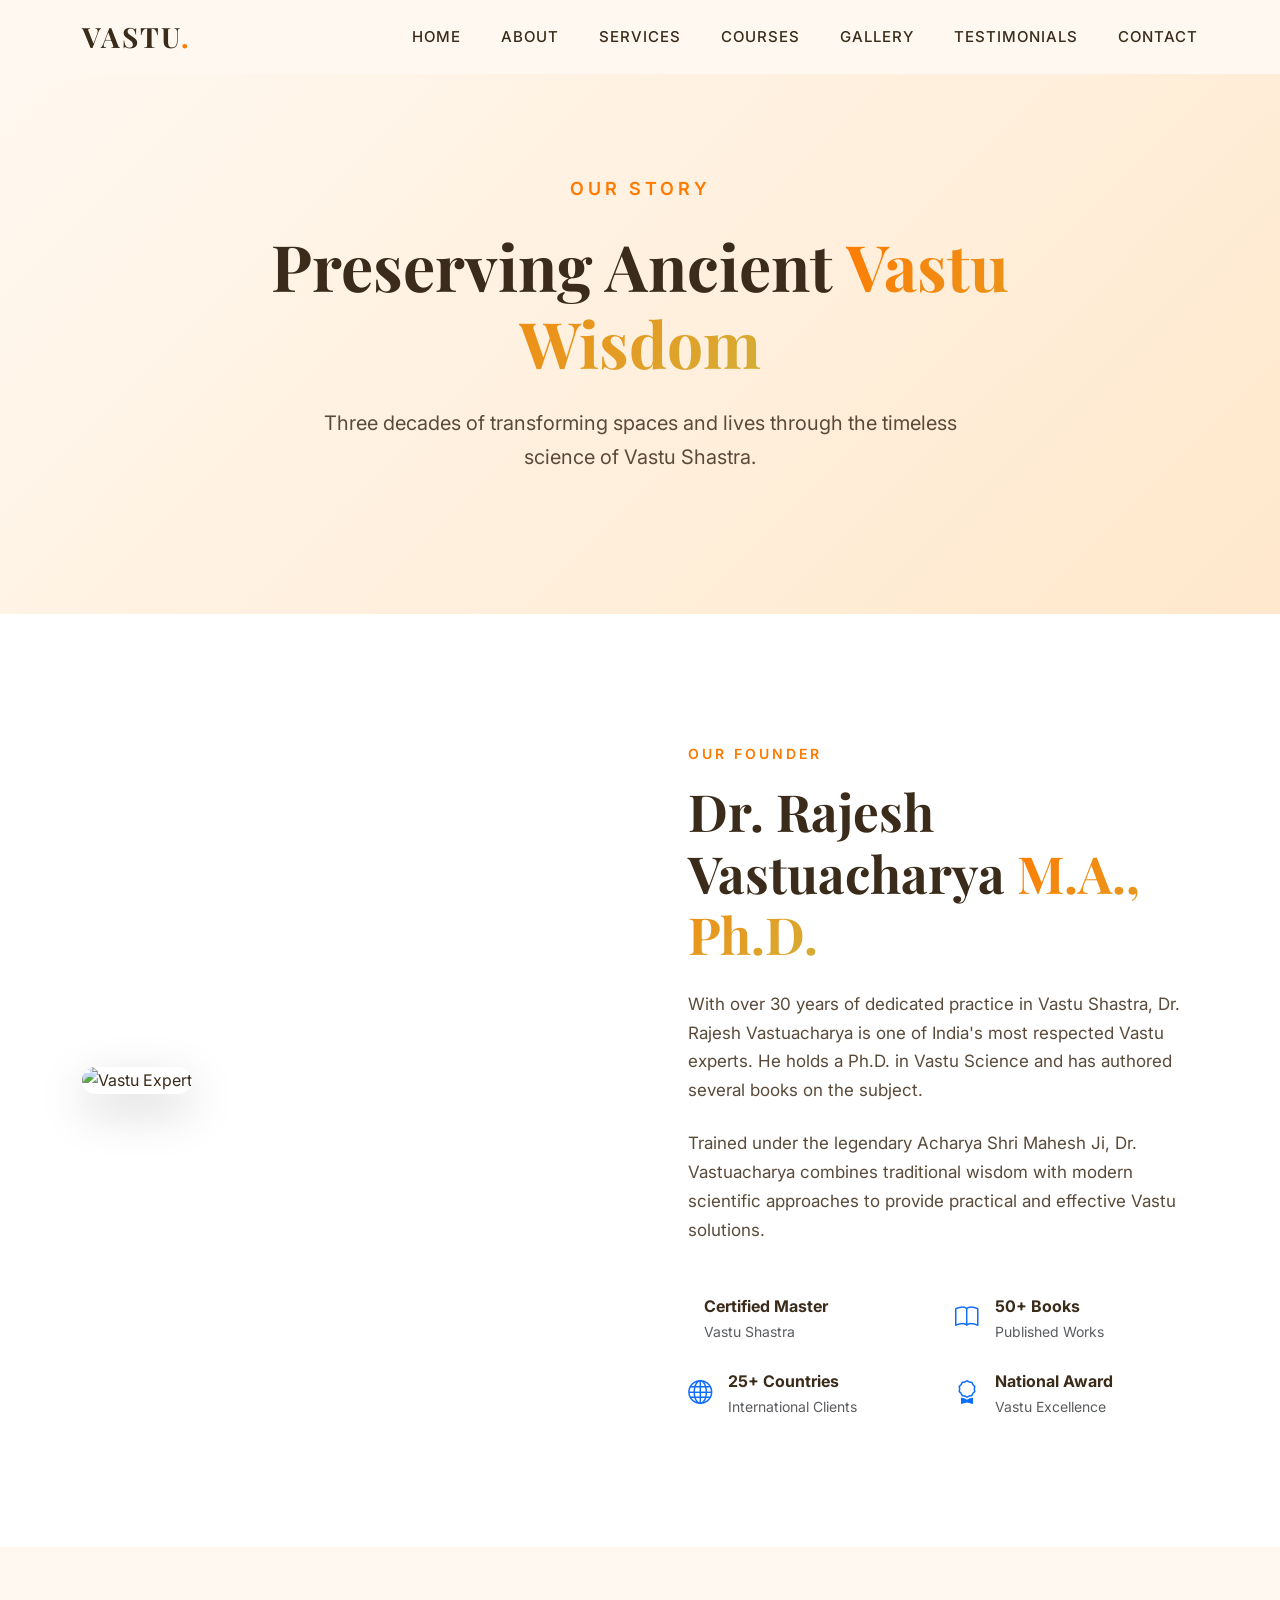
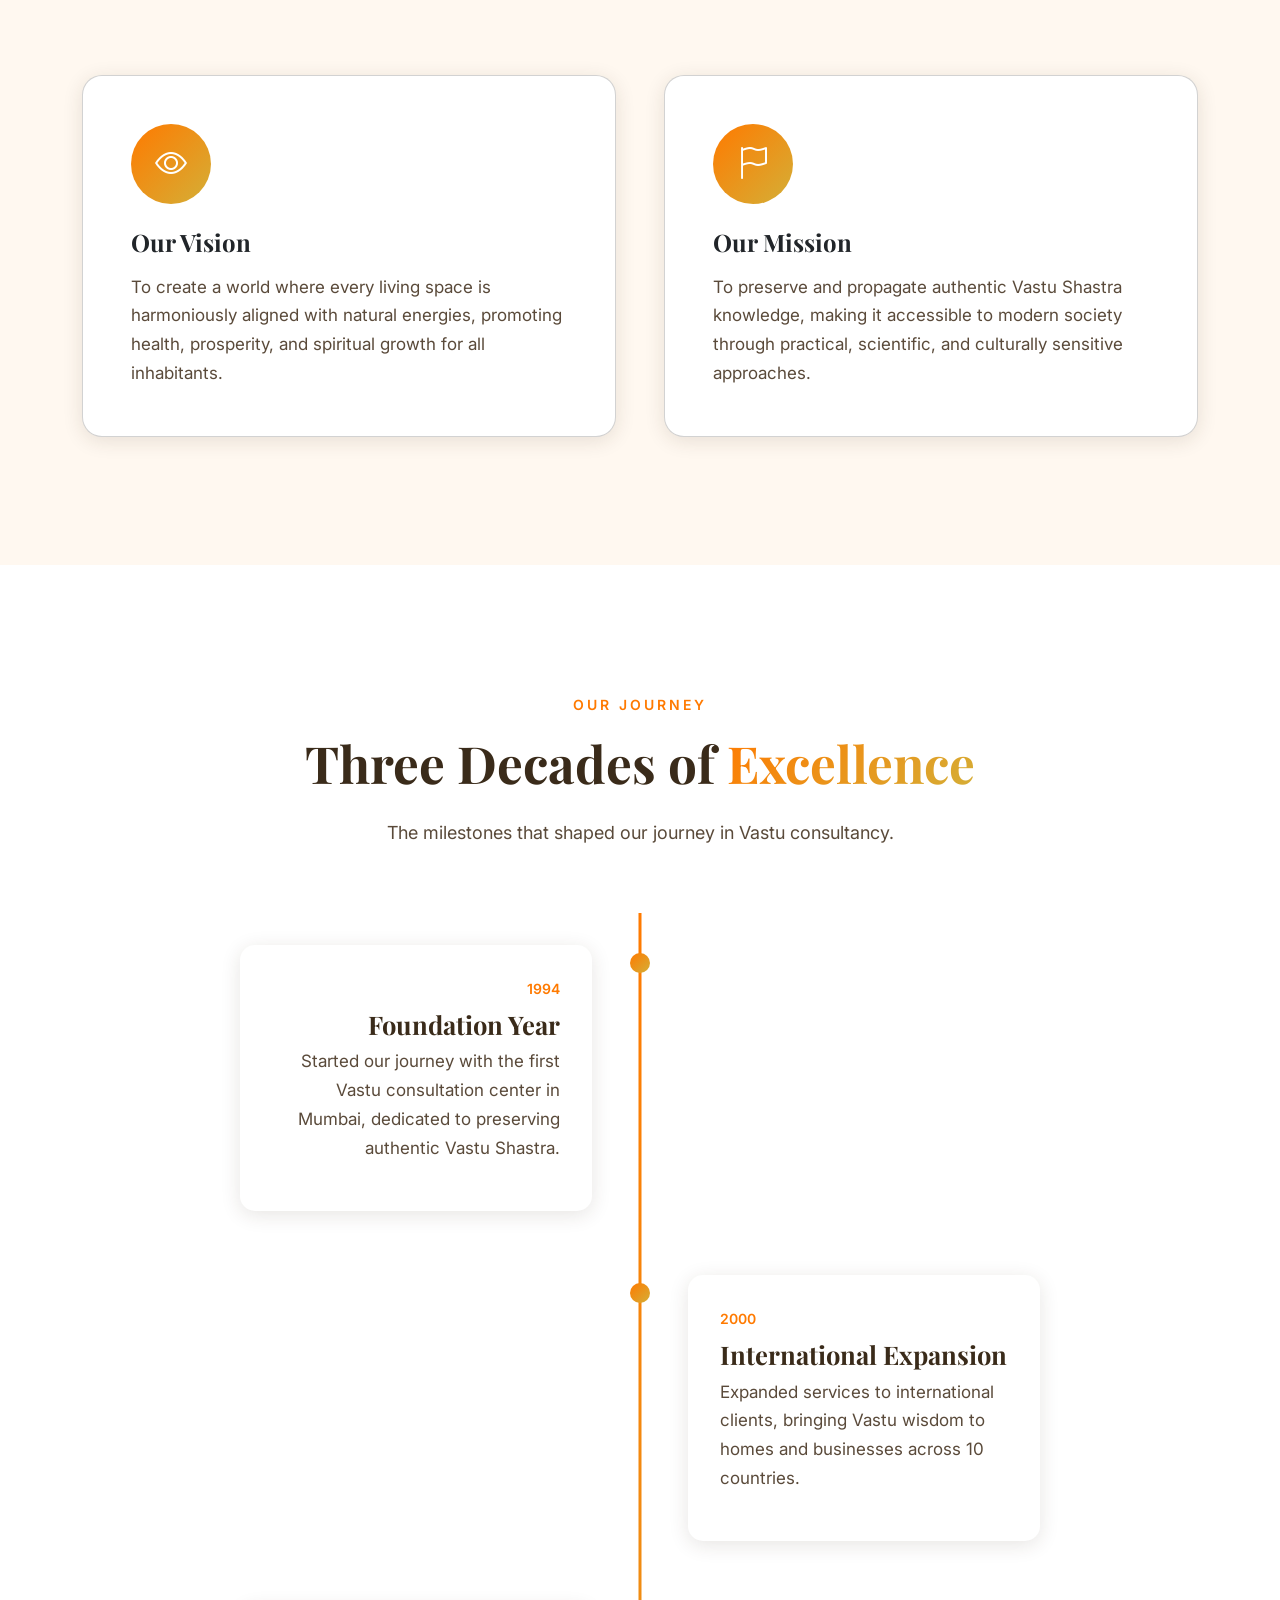
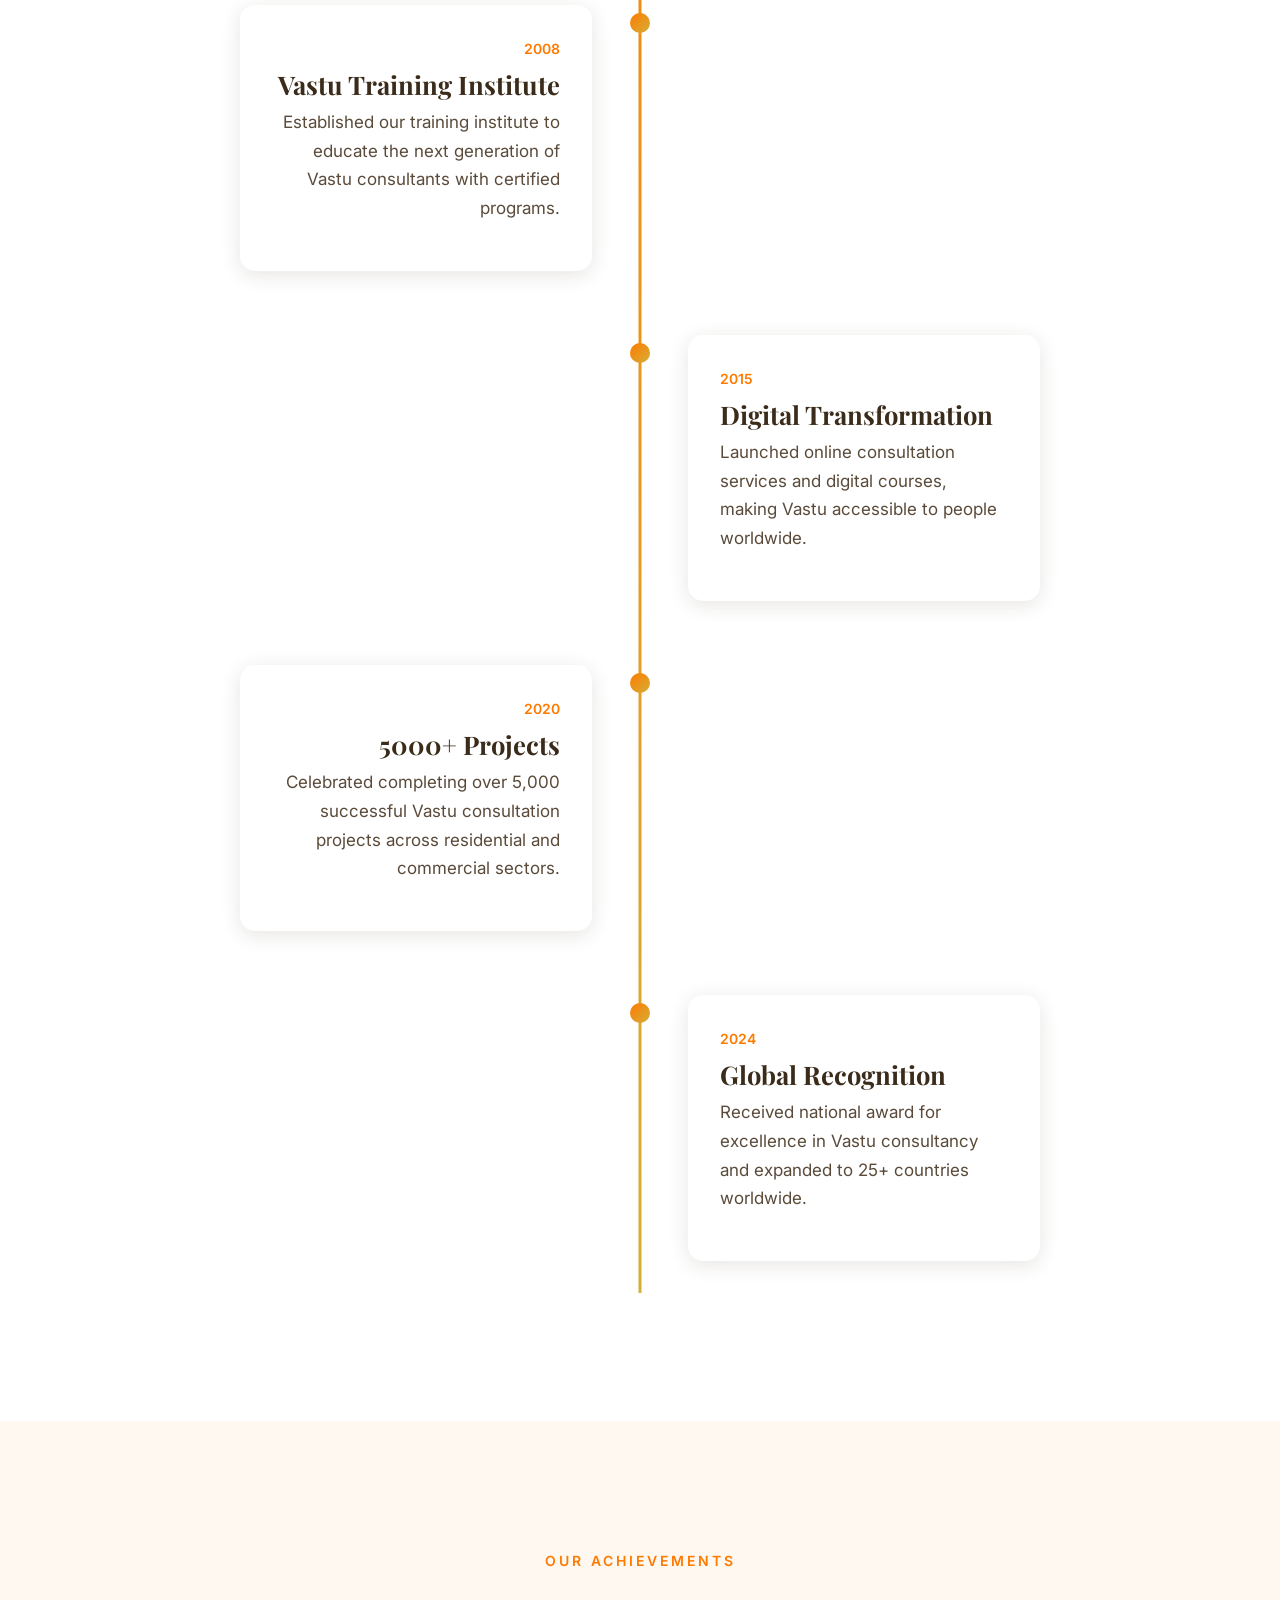
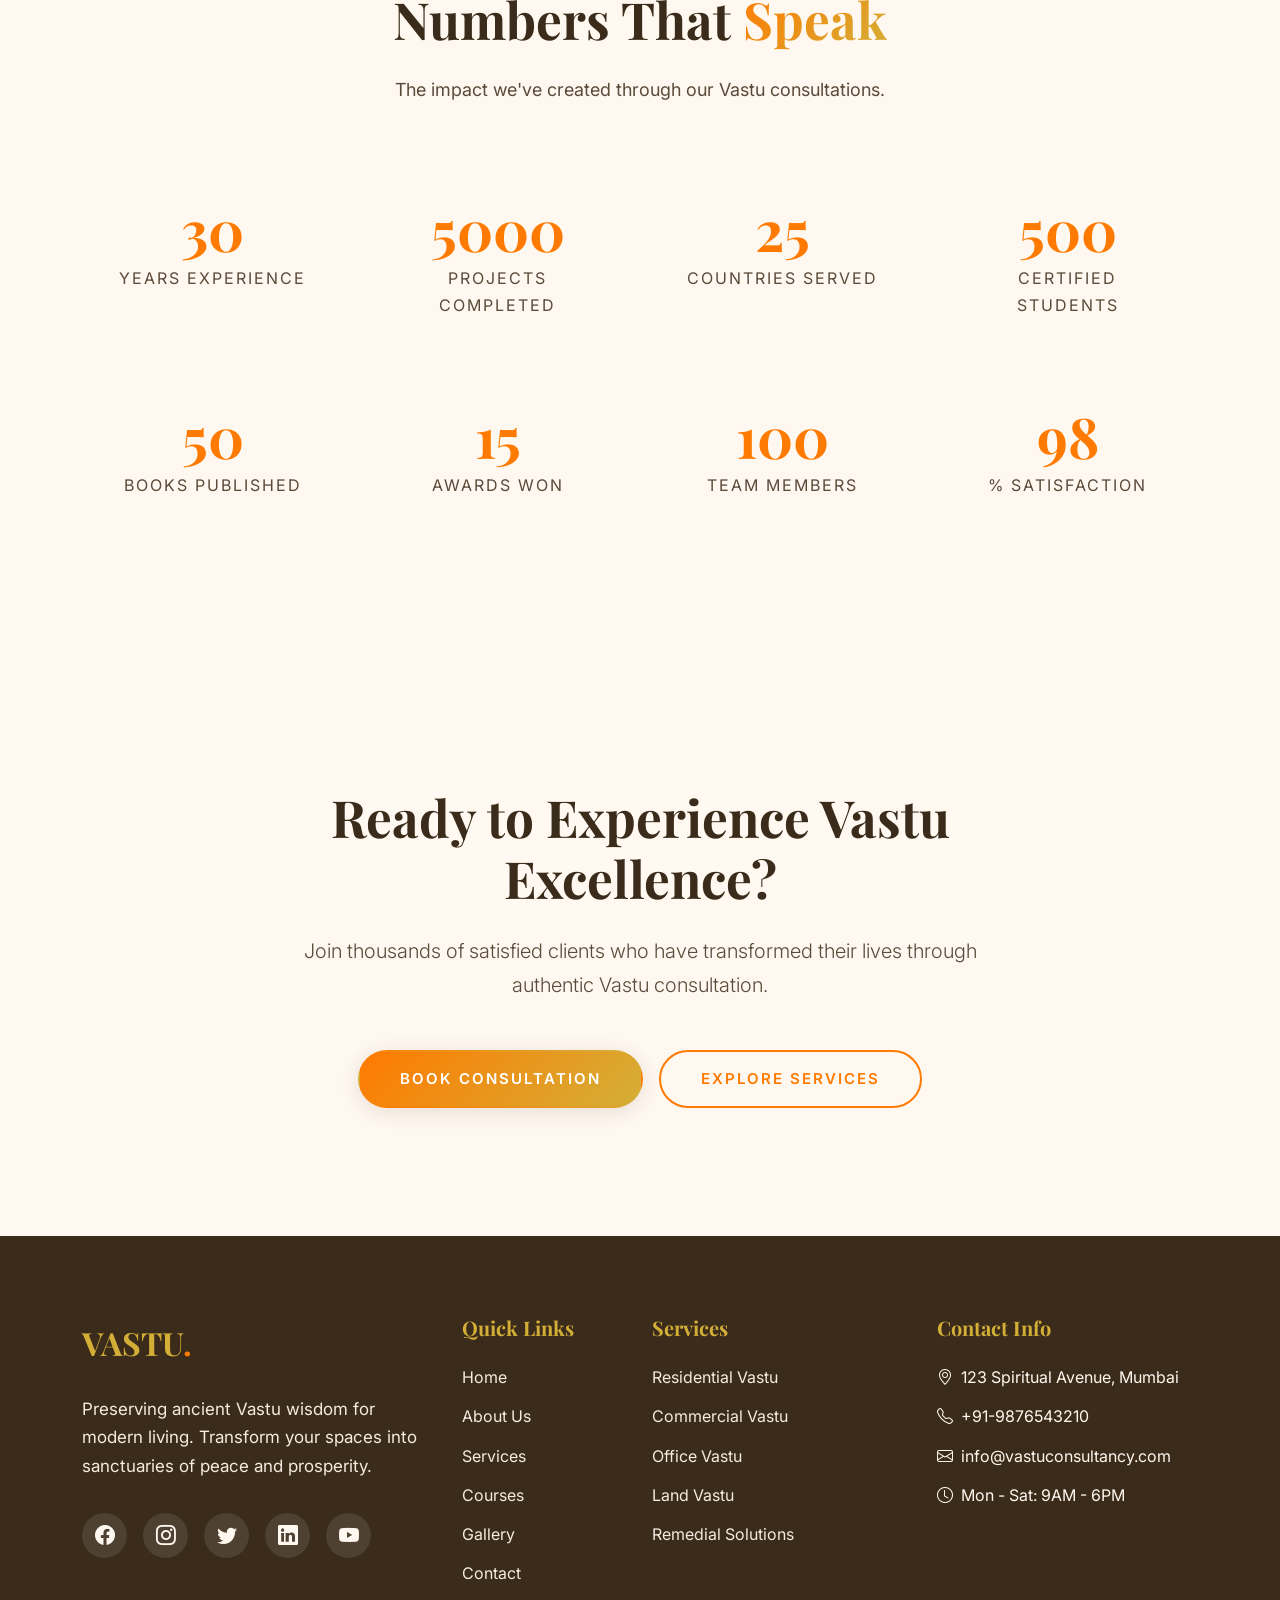
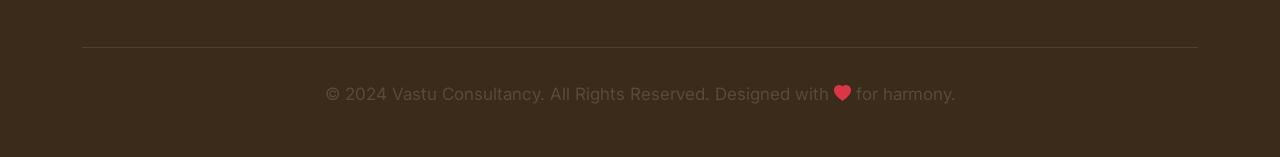
==== about.html @ 6eaaedae "first" ====
<!DOCTYPE html>
<html lang="en">
<head>
  <meta charset="UTF-8">
  <meta name="viewport" content="width=device-width, initial-scale=1.0">
  <meta name="description" content="Learn about our Vastu consultancy team, our mission, vision, and decades of experience in Vastu Shastra.">
  <meta name="keywords" content="Vastu Expert, Vastu Consultant, About Vastu, Vastu Team">
  
  <!-- Open Graph Tags -->
  <meta property="og:title" content="About Us - Vastu Consultancy">
  <meta property="og:description" content="Meet our team of certified Vastu experts with decades of experience.">
  <meta property="og:type" content="website">
  <meta property="og:url" content="https://vastuconsultancy.com/about">
  
  <!-- Fonts -->
  <link rel="preconnect" href="https://fonts.googleapis.com">
  <link rel="preconnect" href="https://fonts.gstatic.com" crossorigin>
  <link href="https://fonts.googleapis.com/css2?family=Playfair+Display:wght@400;500;600;700;800&family=Inter:wght@300;400;500;600;700&display=swap" rel="stylesheet">
  
  <!-- Bootstrap 5.3 -->
  <link href="https://cdn.jsdelivr.net/npm/bootstrap@5.3.2/dist/css/bootstrap.min.css" rel="stylesheet">
  
  <!-- Bootstrap Icons -->
  <link rel="stylesheet" href="https://cdn.jsdelivr.net/npm/bootstrap-icons@1.11.1/font/bootstrap-icons.css">
  
  <!-- Custom CSS -->
  <link rel="stylesheet" href="css/style.css">
  
  <title>About Us - Vastu Consultancy</title>
</head>
<body>
  <!-- Page Loader -->
  <div class="page-loader">
    <div class="loader-mandala"></div>
    <div class="loader-text">VASTU</div>
  </div>

  <!-- Navigation -->
   <nav class="navbar">
  <div class="container">
    
    <a class="navbar-brand" href="index.html">
      VASTU<span>.</span>
    </a>

    <!-- Hamburger Button -->
    <div class="hamburger" id="hamburger">
      ☰
    </div>

    <ul class="navbar-nav" id="navMenu">
      <li><a class="nav-link " href="index.html">Home</a></li>
      <li><a class="nav-link active" href="about.html">About</a></li>
      <li><a class="nav-link" href="services.html">Services</a></li>
      <li><a class="nav-link" href="courses.html">Courses</a></li>
      <li><a class="nav-link" href="gallery.html">Gallery</a></li>
      <li><a class="nav-link" href="testimonials.html">Testimonials</a></li>
      <li><a class="nav-link" href="contact.html">Contact</a></li>
    </ul>

  </div>
</nav>

  <!-- Hero Section -->
  <section class="hero" style="min-height: 60vh;">
    <div class="hero-bg" style="background-image: url('assets/images/about/about-hero.jpg');"></div>
    <div class="hero-content">
      <p class="hero-subtitle">Our Story</p>
      <h1 class="hero-title">Preserving Ancient <span class="gradient-text">Vastu Wisdom</span></h1>
      <p class="hero-description">Three decades of transforming spaces and lives through the timeless science of Vastu Shastra.</p>
    </div>
  </section>

  <!-- About Expert Section -->
  <section class="section bg-white">
    <div class="container">
      <div class="row align-items-center">
        <div class="col-lg-6 mb-5 mb-lg-0">
          <div class="image-reveal">
            <img src="assets/images/about/vastu-expert.jpg" alt="Vastu Expert" class="img-fluid rounded-4 shadow-lg" style="width: 100%;">
          </div>
        </div>
        <div class="col-lg-6 ps-lg-5">
          <p class="section-subtitle">Our Founder</p>
          <h2 class="section-title mb-4">Dr. Rajesh Vastuacharya <span class="gradient-text">M.A., Ph.D.</span></h2>
          <p class="mb-4">With over 30 years of dedicated practice in Vastu Shastra, Dr. Rajesh Vastuacharya is one of India's most respected Vastu experts. He holds a Ph.D. in Vastu Science and has authored several books on the subject.</p>
          <p class="mb-4">Trained under the legendary Acharya Shri Mahesh Ji, Dr. Vastuacharya combines traditional wisdom with modern scientific approaches to provide practical and effective Vastu solutions.</p>
          <div class="row g-4 mt-4">
            <div class="col-6">
              <div class="d-flex align-items-center gap-3">
                <i class="bi bi-certificate text-primary fs-4"></i>
                <div>
                  <div class="fw-bold">Certified Master</div>
                  <div class="text-muted small">Vastu Shastra</div>
                </div>
              </div>
            </div>
            <div class="col-6">
              <div class="d-flex align-items-center gap-3">
                <i class="bi bi-book text-primary fs-4"></i>
                <div>
                  <div class="fw-bold">50+ Books</div>
                  <div class="text-muted small">Published Works</div>
                </div>
              </div>
            </div>
            <div class="col-6">
              <div class="d-flex align-items-center gap-3">
                <i class="bi bi-globe text-primary fs-4"></i>
                <div>
                  <div class="fw-bold">25+ Countries</div>
                  <div class="text-muted small">International Clients</div>
                </div>
              </div>
            </div>
            <div class="col-6">
              <div class="d-flex align-items-center gap-3">
                <i class="bi bi-award text-primary fs-4"></i>
                <div>
                  <div class="fw-bold">National Award</div>
                  <div class="text-muted small">Vastu Excellence</div>
                </div>
              </div>
            </div>
          </div>
        </div>
      </div>
    </div>
  </section>

  <!-- Vision & Mission Section -->
  <section class="section bg-cream">
    <div class="container">
      <div class="row g-5">
        <div class="col-md-6">
          <div class="card h-100 p-5">
            <div class="card-icon mb-4">
              <i class="bi bi-eye"></i>
            </div>
            <h3 class="card-title">Our Vision</h3>
            <p class="card-text">To create a world where every living space is harmoniously aligned with natural energies, promoting health, prosperity, and spiritual growth for all inhabitants.</p>
          </div>
        </div>
        <div class="col-md-6">
          <div class="card h-100 p-5">
            <div class="card-icon mb-4">
              <i class="bi bi-flag"></i>
            </div>
            <h3 class="card-title">Our Mission</h3>
            <p class="card-text">To preserve and propagate authentic Vastu Shastra knowledge, making it accessible to modern society through practical, scientific, and culturally sensitive approaches.</p>
          </div>
        </div>
      </div>
    </div>
  </section>

  <!-- Experience Timeline -->
  <section class="section bg-white">
    <div class="container">
      <div class="section-header">
        <p class="section-subtitle">Our Journey</p>
        <h2 class="section-title">Three Decades of <span class="gradient-text">Excellence</span></h2>
        <p class="section-description">The milestones that shaped our journey in Vastu consultancy.</p>
      </div>
      <div class="timeline">
        <div class="timeline-item">
          <div class="timeline-dot"></div>
          <div class="timeline-content">
            <div class="timeline-date">1994</div>
            <h4>Foundation Year</h4>
            <p>Started our journey with the first Vastu consultation center in Mumbai, dedicated to preserving authentic Vastu Shastra.</p>
          </div>
        </div>
        <div class="timeline-item">
          <div class="timeline-dot"></div>
          <div class="timeline-content">
            <div class="timeline-date">2000</div>
            <h4>International Expansion</h4>
            <p>Expanded services to international clients, bringing Vastu wisdom to homes and businesses across 10 countries.</p>
          </div>
        </div>
        <div class="timeline-item">
          <div class="timeline-dot"></div>
          <div class="timeline-content">
            <div class="timeline-date">2008</div>
            <h4>Vastu Training Institute</h4>
            <p>Established our training institute to educate the next generation of Vastu consultants with certified programs.</p>
          </div>
        </div>
        <div class="timeline-item">
          <div class="timeline-dot"></div>
          <div class="timeline-content">
            <div class="timeline-date">2015</div>
            <h4>Digital Transformation</h4>
            <p>Launched online consultation services and digital courses, making Vastu accessible to people worldwide.</p>
          </div>
        </div>
        <div class="timeline-item">
          <div class="timeline-dot"></div>
          <div class="timeline-content">
            <div class="timeline-date">2020</div>
            <h4>5000+ Projects</h4>
            <p>Celebrated completing over 5,000 successful Vastu consultation projects across residential and commercial sectors.</p>
          </div>
        </div>
        <div class="timeline-item">
          <div class="timeline-dot"></div>
          <div class="timeline-content">
            <div class="timeline-date">2024</div>
            <h4>Global Recognition</h4>
            <p>Received national award for excellence in Vastu consultancy and expanded to 25+ countries worldwide.</p>
          </div>
        </div>
      </div>
    </div>
  </section>

  <!-- Achievements Section -->
  <section class="section bg-cream">
    <div class="container">
      <div class="section-header">
        <p class="section-subtitle">Our Achievements</p>
        <h2 class="section-title">Numbers That <span class="gradient-text">Speak</span></h2>
        <p class="section-description">The impact we've created through our Vastu consultations.</p>
      </div>
      <div class="row g-4">
        <div class="col-6 col-lg-3">
          <div class="counter-box">
            <div class="counter-number" data-target="30">0</div>
            <div class="counter-label">Years Experience</div>
          </div>
        </div>
        <div class="col-6 col-lg-3">
          <div class="counter-box">
            <div class="counter-number" data-target="5000">0</div>
            <div class="counter-label">Projects Completed</div>
          </div>
        </div>
        <div class="col-6 col-lg-3">
          <div class="counter-box">
            <div class="counter-number" data-target="25">0</div>
            <div class="counter-label">Countries Served</div>
          </div>
        </div>
        <div class="col-6 col-lg-3">
          <div class="counter-box">
            <div class="counter-number" data-target="500">0</div>
            <div class="counter-label">Certified Students</div>
          </div>
        </div>
        <div class="col-6 col-lg-3">
          <div class="counter-box">
            <div class="counter-number" data-target="50">0</div>
            <div class="counter-label">Books Published</div>
          </div>
        </div>
        <div class="col-6 col-lg-3">
          <div class="counter-box">
            <div class="counter-number" data-target="15">0</div>
            <div class="counter-label">Awards Won</div>
          </div>
        </div>
        <div class="col-6 col-lg-3">
          <div class="counter-box">
            <div class="counter-number" data-target="100">0</div>
            <div class="counter-label">Team Members</div>
          </div>
        </div>
        <div class="col-6 col-lg-3">
          <div class="counter-box">
            <div class="counter-number" data-target="98">0</div>
            <div class="counter-label">% Satisfaction</div>
          </div>
        </div>
      </div>
    </div>
  </section>

  <!-- CTA Section -->
  <section class="section bg-gradient">
    <div class="container">
      <div class="row justify-content-center">
        <div class="col-lg-8 text-center">
          <h2 class="mb-4">Ready to Experience Vastu Excellence?</h2>
          <p class="lead mb-5">Join thousands of satisfied clients who have transformed their lives through authentic Vastu consultation.</p>
          <div class="d-flex justify-content-center gap-3 flex-wrap">
            <a href="contact.html" class="btn btn-primary btn-lg magnetic">Book Consultation</a>
            <a href="services.html" class="btn btn-outline btn-lg magnetic">Explore Services</a>
          </div>
        </div>
      </div>
    </div>
  </section>

  <!-- Footer -->
  <footer class="footer">
    <div class="container">
      <div class="row g-4">
        <div class="col-lg-4">
          <div class="footer-logo">VASTU<span>.</span></div>
          <p class="footer-description">Preserving ancient Vastu wisdom for modern living. Transform your spaces into sanctuaries of peace and prosperity.</p>
          <div class="footer-social">
            <a href="#"><i class="bi bi-facebook"></i></a>
            <a href="#"><i class="bi bi-instagram"></i></a>
            <a href="#"><i class="bi bi-twitter"></i></a>
            <a href="#"><i class="bi bi-linkedin"></i></a>
            <a href="#"><i class="bi bi-youtube"></i></a>
          </div>
        </div>
        <div class="col-lg-2 col-md-4">
          <h5 class="footer-title">Quick Links</h5>
          <ul class="footer-links">
            <li><a href="index.html">Home</a></li>
            <li><a href="about.html">About Us</a></li>
            <li><a href="services.html">Services</a></li>
            <li><a href="courses.html">Courses</a></li>
            <li><a href="gallery.html">Gallery</a></li>
            <li><a href="contact.html">Contact</a></li>
          </ul>
        </div>
        <div class="col-lg-3 col-md-4">
          <h5 class="footer-title">Services</h5>
          <ul class="footer-links">
            <li><a href="services.html">Residential Vastu</a></li>
            <li><a href="services.html">Commercial Vastu</a></li>
            <li><a href="services.html">Office Vastu</a></li>
            <li><a href="services.html">Land Vastu</a></li>
            <li><a href="services.html">Remedial Solutions</a></li>
          </ul>
        </div>
        <div class="col-lg-3 col-md-4">
          <h5 class="footer-title">Contact Info</h5>
          <ul class="footer-links">
            <li><i class="bi bi-geo-alt me-2"></i>123 Spiritual Avenue, Mumbai</li>
            <li><i class="bi bi-telephone me-2"></i>+91-9876543210</li>
            <li><i class="bi bi-envelope me-2"></i>info@vastuconsultancy.com</li>
            <li><i class="bi bi-clock me-2"></i>Mon - Sat: 9AM - 6PM</li>
          </ul>
        </div>
      </div>
      <div class="footer-bottom">
        <p>&copy; 2024 Vastu Consultancy. All Rights Reserved. Designed with <i class="bi bi-heart-fill text-danger"></i> for harmony.</p>
      </div>
    </div>
  </footer>

  <!-- Scripts -->
  <script src="https://cdnjs.cloudflare.com/ajax/libs/gsap/3.12.2/gsap.min.js"></script>
  <script src="https://cdnjs.cloudflare.com/ajax/libs/gsap/3.12.2/ScrollTrigger.min.js"></script>
  <script src="https://cdnjs.cloudflare.com/ajax/libs/gsap/3.12.2/Flip.min.js"></script>
  <script src="https://cdn.jsdelivr.net/gh/studio-freight/lenis@1.0.29/bundled/lenis.min.js"></script>
  <script src="https://cdn.jsdelivr.net/npm/bootstrap@5.3.2/dist/js/bootstrap.bundle.min.js"></script>
  <script src="js/script.js"></script>
</body>
</html>
---- css/style.css ----
/* ========================================
   VASTU CONSULTANCY - PREMIUM STYLES
   Luxury Spiritual Design System
   ======================================== */

/* CSS Variables */
:root {
  --primary: #ff7a00;
  --primary-dark: #e06700;
  --primary-light: #ff9533;
  --gold: #d4af37;
  --gold-light: #f4e4a0;
  --gold-dark: #b89628;
  --cream: #fff8f0;
  --cream-dark: #f5ebe0;
  --dark: #3a2b1a;
  --dark-light: #5a4a3a;
  --white: #ffffff;
  --text-primary: #3a2b1a;
  --text-secondary: #5a4a3a;
  --text-muted: #8a7a6a;
  --shadow-sm: 0 2px 8px rgba(58, 43, 26, 0.08);
  --shadow-md: 0 4px 20px rgba(58, 43, 26, 0.12);
  --shadow-lg: 0 8px 40px rgba(58, 43, 26, 0.16);
  --shadow-xl: 0 16px 80px rgba(58, 43, 26, 0.2);
  --gradient-primary: linear-gradient(135deg, #ff7a00 0%, #d4af37 100%);
  --gradient-gold: linear-gradient(135deg, #d4af37 0%, #f4e4a0 100%);
  --gradient-cream: linear-gradient(135deg, #fff8f0 0%, #f5ebe0 100%);
  --transition-fast: 0.2s ease;
  --transition-normal: 0.3s ease;
  --transition-slow: 0.5s ease;
  --font-heading: 'Playfair Display', 'Cinzel', serif;
  --font-body: 'Inter', 'Poppins', sans-serif;
}

/* Reset & Base */
*, *::before, *::after {
  margin: 0;
  padding: 0;
  box-sizing: border-box;
}

html {
  scroll-behavior: smooth;
  font-size: 16px;
}

body {
  font-family: var(--font-body);
  color: var(--text-primary);
  background: var(--cream);
  line-height: 1.7;
  overflow-x: hidden;
  -webkit-font-smoothing: antialiased;
  -moz-osx-font-smoothing: grayscale;
}

/* Typography */
h1, h2, h3, h4, h5, h6 {
  font-family: var(--font-heading);
  font-weight: 700;
  line-height: 1.2;
  color: var(--dark);
}

h1 { font-size: clamp(2.5rem, 5vw, 4.5rem); }
h2 { font-size: clamp(2rem, 4vw, 3.5rem); }
h3 { font-size: clamp(1.5rem, 3vw, 2.5rem); }
h4 { font-size: clamp(1.25rem, 2vw, 1.75rem); }

p {
  font-size: 1.0625rem;
  color: var(--text-secondary);
  margin-bottom: 1rem;
}

a {
  color: var(--primary);
  text-decoration: none;
  transition: var(--transition-normal);
}

a:hover {
  color: var(--gold);
}

/* Custom Cursor */
.cursor {
  position: fixed;
  width: 20px;
  height: 20px;
  border: 2px solid var(--primary);
  border-radius: 50%;
  pointer-events: none;
  z-index: 9999;
  transition: transform 0.15s ease, background 0.15s ease;
  mix-blend-mode: multiply;
}

.cursor-dot {
  position: fixed;
  width: 6px;
  height: 6px;
  background: var(--primary);
  border-radius: 50%;
  pointer-events: none;
  z-index: 9999;
  transition: transform 0.1s ease;
}

.cursor.hover {
  transform: scale(2.5);
  background: rgba(255, 122, 0, 0.1);
}

/* Scroll Progress Bar */
.scroll-progress {
  position: fixed;
  top: 0;
  left: 0;
  height: 4px;
  background: var(--gradient-primary);
  z-index: 10000;
  transform-origin: left;
  transition: transform 0.1s ease;
}

/* Page Loader */
.page-loader {
  position: fixed;
  top: 0;
  left: 0;
  width: 100%;
  height: 100%;
  background: var(--cream);
  z-index: 99999;
  display: flex;
  align-items: center;
  justify-content: center;
  flex-direction: column;
}

.loader-mandala {
  width: 120px;
  height: 120px;
  border: 3px solid var(--gold);
  border-radius: 50%;
  position: relative;
  animation: mandalaRotate 2s linear infinite;
}

.loader-mandala::before,
.loader-mandala::after {
  content: '';
  position: absolute;
  top: 50%;
  left: 50%;
  transform: translate(-50%, -50%);
  border: 3px solid var(--primary);
  border-radius: 50%;
}

.loader-mandala::before {
  width: 80px;
  height: 80px;
  animation: mandalaPulse 1.5s ease-in-out infinite;
}

.loader-mandala::after {
  width: 40px;
  height: 40px;
  animation: mandalaPulse 1s ease-in-out infinite reverse;
}

@keyframes mandalaRotate {
  0% { transform: rotate(0deg); }
  100% { transform: rotate(360deg); }
}

@keyframes mandalaPulse {
  0%, 100% { transform: translate(-50%, -50%) scale(1); opacity: 1; }
  50% { transform: translate(-50%, -50%) scale(0.8); opacity: 0.7; }
}

.loader-text {
  margin-top: 2rem;
  font-family: var(--font-heading);
  font-size: 1.25rem;
  color: var(--dark);
  letter-spacing: 3px;
  animation: fadeInOut 1.5s ease-in-out infinite;
}

@keyframes fadeInOut {
  0%, 100% { opacity: 0.3; }
  50% { opacity: 1; }
}

/* Navigation */
.navbar {
  position: sticky;
  top: 0;
  width: 100%;
  padding: 0.5rem 0;
  z-index: 1000;
  transition: all var(--transition-normal);
  background: transparent;
}

.navbar.scrolled {
  background: rgba(255, 248, 240, 0.95);
  backdrop-filter: blur(20px);
  box-shadow: var(--shadow-md);
  padding: 0.5rem 0;
}

.navbar-brand {
  font-family: var(--font-heading);
  font-size: 1.75rem;
  font-weight: 700;
  color: var(--dark);
  letter-spacing: 2px;
}

.navbar-brand span {
  color: var(--primary);
}

.navbar-nav {
  display: flex;
  gap: 2.5rem;
  list-style: none;
  flex-direction: row;
}

.nav-link {
  font-size: 0.9375rem;
  font-weight: 500;
  color: var(--dark);
  text-transform: uppercase;
  letter-spacing: 1px;
  position: relative;
  padding: 0.5rem 0;
  transition: var(--transition-normal);
}

.nav-link::after {
  content: '';
  position: absolute;
  bottom: 0;
  left: 0;
  width: 0;
  height: 2px;
  background: var(--gradient-primary);
  transition: width var(--transition-normal);
}

.nav-link:hover,
.nav-link.active {
  color: var(--primary);
}

.nav-link:hover::after,
.nav-link.active::after {
  width: 100%;
}

/* Hero Section */
.hero {
  min-height: 100vh;
  display: flex;
  align-items: center;
  justify-content: center;
  position: relative;
  overflow: hidden;
  background: linear-gradient(135deg, rgba(255, 248, 240, 0.95) 0%, rgba(255, 230, 200, 0.9) 100%);
}

.hero-bg {
  position: absolute;
  top: 0;
  left: 0;
  width: 100%;
  height: 100%;
  background-size: cover;
  background-position: center;
  opacity: 0.1;
  z-index: 0;
}

.hero-content {
  position: relative;
  z-index: 1;
  text-align: center;
  max-width: 900px;
  padding: 0.5rem 2rem;
}

.hero-subtitle {
  font-size: 1.125rem;
  text-transform: uppercase;
  letter-spacing: 4px;
  color: var(--primary);
  margin-bottom: 1.5rem;
  font-weight: 600;
}

.hero-title {
  margin-bottom: 1.5rem;
  color: var(--dark);
}

.hero-description {
  font-size: 1.25rem;
  color: var(--text-secondary);
  margin-bottom: 2.5rem;
  max-width: 700px;
  margin-left: auto;
  margin-right: auto;
}

/* Buttons */
.btn {
  display: inline-flex;
  align-items: center;
  justify-content: center;
  padding: 1rem 2.5rem;
  font-size: 0.9375rem;
  font-weight: 600;
  text-transform: uppercase;
  letter-spacing: 2px;
  border-radius: 50px;
  border: 2px solid transparent;
  cursor: pointer;
  transition: all var(--transition-normal);
  position: relative;
  overflow: hidden;
}

.btn-primary {
  background: var(--gradient-primary);
  color: var(--white);
  box-shadow: var(--shadow-md);
}

.btn-primary:hover {
  transform: translateY(-3px);
  box-shadow: var(--shadow-xl);
  color: var(--white);
}

.btn-outline {
  background: transparent;
  border-color: var(--primary);
  color: var(--primary);
}

.btn-outline:hover {
  background: var(--primary);
  color: var(--white);
  transform: translateY(-3px);
}

.btn-gold {
  background: var(--gradient-gold);
  color: var(--dark);
}

.btn-gold:hover {
  transform: translateY(-3px);
  box-shadow: var(--shadow-lg);
  color: var(--dark);
}

/* Section Styles */
.section {
  padding: 8rem 0;
  position: relative;
}

.section-header {
  text-align: center;
  margin-bottom: 4rem;
}

.section-subtitle {
  font-size: 0.875rem;
  text-transform: uppercase;
  letter-spacing: 3px;
  color: var(--primary);
  margin-bottom: 1rem;
  font-weight: 600;
}

.section-title {
  margin-bottom: 1.5rem;
}

.section-description {
  font-size: 1.125rem;
  color: var(--text-secondary);
  max-width: 600px;
  margin: 0 auto;
}

/* Cards */
.card {
  background: var(--white);
  border-radius: 20px;
  padding: 2.5rem;
  box-shadow: var(--shadow-md);
  transition: all var(--transition-normal);
  position: relative;
  overflow: hidden;
}

.card::before {
  content: '';
  position: absolute;
  top: 0;
  left: 0;
  width: 100%;
  height: 4px;
  background: var(--gradient-primary);
  transform: scaleX(0);
  transform-origin: left;
  transition: transform var(--transition-normal);
}

.card:hover {
  transform: translateY(-10px);
  box-shadow: var(--shadow-xl);
}

.card:hover::before {
  transform: scaleX(1);
}

.card-icon {
  width: 80px;
  height: 80px;
  background: var(--gradient-primary);
  border-radius: 50%;
  display: flex;
  align-items: center;
  justify-content: center;
  margin-bottom: 1.5rem;
  font-size: 2rem;
  color: var(--white);
}

.card-title {
  font-size: 1.5rem;
  margin-bottom: 1rem;
}

.card-text {
  color: var(--text-secondary);
  margin-bottom: 1.5rem;
}

/* Glassmorphism */
.glass {
  background: rgba(255, 255, 255, 0.8);
  backdrop-filter: blur(20px);
  border: 1px solid rgba(255, 255, 255, 0.3);
}

/* Timeline */
.timeline {
  position: relative;
  max-width: 800px;
  margin: 0 auto;
}

.timeline::before {
  content: '';
  position: absolute;
  left: 50%;
  transform: translateX(-50%);
  width: 3px;
  height: 100%;
  background: var(--gradient-primary);
}

.timeline-item {
  position: relative;
  padding: 2rem 0;
  width: 50%;
}

.timeline-item:nth-child(odd) {
  left: 0;
  padding-right: 3rem;
  text-align: right;
}

.timeline-item:nth-child(even) {
  left: 50%;
  padding-left: 3rem;
}

.timeline-dot {
  position: absolute;
  width: 20px;
  height: 20px;
  background: var(--gradient-primary);
  border-radius: 50%;
  top: 2.5rem;
}

.timeline-item:nth-child(odd) .timeline-dot {
  right: -10px;
}

.timeline-item:nth-child(even) .timeline-dot {
  left: -10px;
}

.timeline-content {
  background: var(--white);
  padding: 2rem;
  border-radius: 15px;
  box-shadow: var(--shadow-md);
}

.timeline-date {
  font-size: 0.875rem;
  color: var(--primary);
  font-weight: 600;
  margin-bottom: 0.5rem;
}

/* Counter */
.counter-box {
  text-align: center;
  padding: 2rem;
}

.counter-number {
  font-family: var(--font-heading);
  font-size: 3.5rem;
  font-weight: 700;
  color: var(--primary);
  line-height: 1;
  margin-bottom: 0.5rem;
}

.counter-label {
  font-size: 1rem;
  color: var(--text-secondary);
  text-transform: uppercase;
  letter-spacing: 2px;
}

/* Testimonial Card */
.testimonial-card {
  background: var(--white);
  padding: 3rem;
  border-radius: 20px;
  box-shadow: var(--shadow-md);
  text-align: center;
  position: relative;
}

.testimonial-card::before {
  content: '"';
  position: absolute;
  top: 1rem;
  left: 2rem;
  font-size: 6rem;
  font-family: var(--font-heading);
  color: var(--gold-light);
  opacity: 0.5;
  line-height: 1;
}

.testimonial-author {
  display: flex;
  align-items: center;
  justify-content: center;
  gap: 1rem;
  margin-top: 2rem;
}

.testimonial-avatar {
  width: 60px;
  height: 60px;
  border-radius: 50%;
  object-fit: cover;
  border: 3px solid var(--gold);
}

.testimonial-name {
  font-weight: 600;
  color: var(--dark);
}

.testimonial-location {
  font-size: 0.875rem;
  color: var(--text-muted);
}

.testimonial-rating {
  color: var(--gold);
  font-size: 1.25rem;
  margin-bottom: 1rem;
}

/* Gallery */
.gallery-grid {
  display: grid;
  grid-template-columns: repeat(auto-fill, minmax(300px, 1fr));
  gap: 1.5rem;
}

.gallery-item {
  position: relative;
  border-radius: 15px;
  overflow: hidden;
  aspect-ratio: 1;
  cursor: pointer;
}

.gallery-item img {
  width: 100%;
  height: 100%;
  object-fit: cover;
  transition: transform var(--transition-slow);
}

.gallery-item:hover img {
  transform: scale(1.1);
}

.gallery-overlay {
  position: absolute;
  inset: 0;
  background: linear-gradient(to top, rgba(58, 43, 26, 0.8), transparent);
  display: flex;
  align-items: flex-end;
  padding: 1.5rem;
  opacity: 0;
  transition: opacity var(--transition-normal);
}

.gallery-item:hover .gallery-overlay {
  opacity: 1;
}

.gallery-title {
  color: var(--white);
  font-size: 1.25rem;
}

/* Contact Form */
.contact-form {
  background: var(--white);
  padding: 3rem;
  border-radius: 20px;
  box-shadow: var(--shadow-md);
}

.form-group {
  margin-bottom: 1.5rem;
}

.form-label {
  display: block;
  margin-bottom: 0.5rem;
  font-weight: 500;
  color: var(--dark);
}

.form-control {
  width: 100%;
  padding: 1rem 1.5rem;
  border: 2px solid var(--cream-dark);
  border-radius: 10px;
  font-size: 1rem;
  transition: all var(--transition-normal);
  font-family: var(--font-body);
}

.form-control:focus {
  outline: none;
  border-color: var(--primary);
  box-shadow: 0 0 0 4px rgba(255, 122, 0, 0.1);
}

textarea.form-control {
  min-height: 150px;
  resize: vertical;
}

/* Footer */
.footer {
  background: var(--dark);
  color: var(--cream);
  padding: 5rem 0 2rem;
}

.footer-logo {
  font-family: var(--font-heading);
  font-size: 2rem;
  font-weight: 700;
  color: var(--gold);
  margin-bottom: 1.5rem;
}

.footer-logo span {
  color: var(--primary);
}

.footer-description {
  color: var(--cream-dark);
  margin-bottom: 2rem;
}

.footer-title {
  color: var(--gold);
  font-size: 1.25rem;
  margin-bottom: 1.5rem;
}

.footer-links {
  list-style: none;
  margin: 0;
  padding: 0;
}

.footer-links li {
  margin-bottom: 0.75rem;
  display: flex;
}

.footer-links a {
  color: var(--cream-dark);
  transition: var(--transition-normal);
}

.footer-links a:hover {
  color: var(--primary);
  padding-left: 0.5rem;
}

.footer-social {
  display: flex;
  gap: 1rem;
}

.footer-social a {
  width: 45px;
  height: 45px;
  border-radius: 50%;
  background: rgba(255, 255, 255, 0.1);
  display: flex;
  align-items: center;
  justify-content: center;
  color: var(--cream);
  font-size: 1.25rem;
  transition: var(--transition-normal);
}

.footer-social a:hover {
  background: var(--primary);
  transform: translateY(-3px);
}

.footer-bottom {
  border-top: 1px solid rgba(255, 255, 255, 0.1);
  padding-top: 2rem;
  margin-top: 3rem;
  text-align: center;
  color: var(--cream-dark);
}

/* Scroll Indicator */
.scroll-indicator {
  position: absolute;
  bottom: 3rem;
  left: 50%;
  transform: translateX(-50%);
  display: flex;
  flex-direction: column;
  align-items: center;
  gap: 0.5rem;
  animation: bounce 2s ease-in-out infinite;
}

.scroll-text {
  font-size: 0.75rem;
  text-transform: uppercase;
  letter-spacing: 2px;
  color: var(--primary);
}

.scroll-line {
  width: 2px;
  height: 40px;
  background: var(--gradient-primary);
  border-radius: 2px;
}

@keyframes bounce {
  0%, 100% { transform: translateX(-50%) translateY(0); }
  50% { transform: translateX(-50%) translateY(10px); }
}

/* Animations */
.fade-up {
  opacity: 0;
  transform: translateY(50px);
}

.fade-in {
  opacity: 0;
}

.scale-in {
  opacity: 0;
  transform: scale(0.9);
}

/* Responsive */
@media (max-width: 991px) {
  .navbar-nav {
    display: none;
  }
  
  .timeline::before {
    left: 20px;
  }
  
  .timeline-item {
    width: 100%;
    padding-left: 50px !important;
    padding-right: 0 !important;
    text-align: left !important;
  }
  
  .timeline-dot {
    left: 10px !important;
    right: auto !important;
  }
}

@media (max-width: 767px) {
  .section {
    padding: 4rem 0;
  }
  
  .card {
    padding: 1.5rem;
  }
  
  .testimonial-card {
    padding: 2rem;
  }
  
  .contact-form {
    padding: 2rem;
  }
  .timeline-item:nth-child(even){
    left: 0;
    padding-left: 50px !important;
    padding-right: 0 !important;
    text-align: left !important;
  }
  .counter-box{
    padding: 1rem;
  }
  .magnetic{
    margin-bottom: 10px;
  }
  .section{
    overflow: hidden;
  }
}

/* Lightbox */
.lightbox {
  position: fixed;
  inset: 0;
  background: rgba(0, 0, 0, 0.95);
  z-index: 100000;
  display: none;
  align-items: center;
  justify-content: center;
}

.lightbox.active {
  display: flex;
}

.lightbox img {
  max-width: 90%;
  max-height: 90%;
  border-radius: 10px;
}

.lightbox-close {
  position: absolute;
  top: 2rem;
  right: 2rem;
  width: 50px;
  height: 50px;
  background: var(--white);
  border-radius: 50%;
  display: flex;
  align-items: center;
  justify-content: center;
  font-size: 1.5rem;
  cursor: pointer;
  transition: var(--transition-normal);
}

.lightbox-close:hover {
  background: var(--primary);
  color: var(--white);
}

/* Magnetic Button Effect */
.magnetic {
  display: inline-block;
  transition: transform 0.3s cubic-bezier(0.25, 0.46, 0.45, 0.94);
}

/* Gradient Text */
.gradient-text {
  background: var(--gradient-primary);
  -webkit-background-clip: text;
  -webkit-text-fill-color: transparent;
  background-clip: text;
}

/* Section Backgrounds */
.bg-cream {
  background: var(--cream);
}

.bg-white {
  background: var(--white);
}

.bg-gradient {
  background: var(--gradient-cream);
}

/* Icon Rotations */
.icon-rotate {
  transition: transform var(--transition-normal);
}

.card:hover .icon-rotate {
  transform: rotate(15deg);
}

/* Shadow Glow */
.glow-hover {
  transition: box-shadow var(--transition-normal);
}

.glow-hover:hover {
  box-shadow: 0 0 30px rgba(255, 122, 0, 0.3);
}

/* Ripple Effect */
.ripple {
  position: relative;
  overflow: hidden;
}

.ripple::after {
  content: '';
  position: absolute;
  top: 50%;
  left: 50%;
  width: 0;
  height: 0;
  background: rgba(255, 255, 255, 0.5);
  border-radius: 50%;
  transform: translate(-50%, -50%);
  transition: width 0.6s, height 0.6s;
}

.ripple:active::after {
  width: 300px;
  height: 300px;
}

.hamburger {
  font-size: 28px;
  cursor: pointer;
  display: none;
}

/* Mobile Style */
@media (max-width: 768px) {

  .hamburger {
    display: block;
  }

  .navbar-nav {
    position: absolute;
    top: 70px;
    left: 0;
    width: 100%;
    background: var(--cream);
    flex-direction: column;
    align-items: center;
    display: none;
    padding: 20px 0;
    gap: 0;
  }

  .navbar-nav.active {
    display: flex;
  }

}
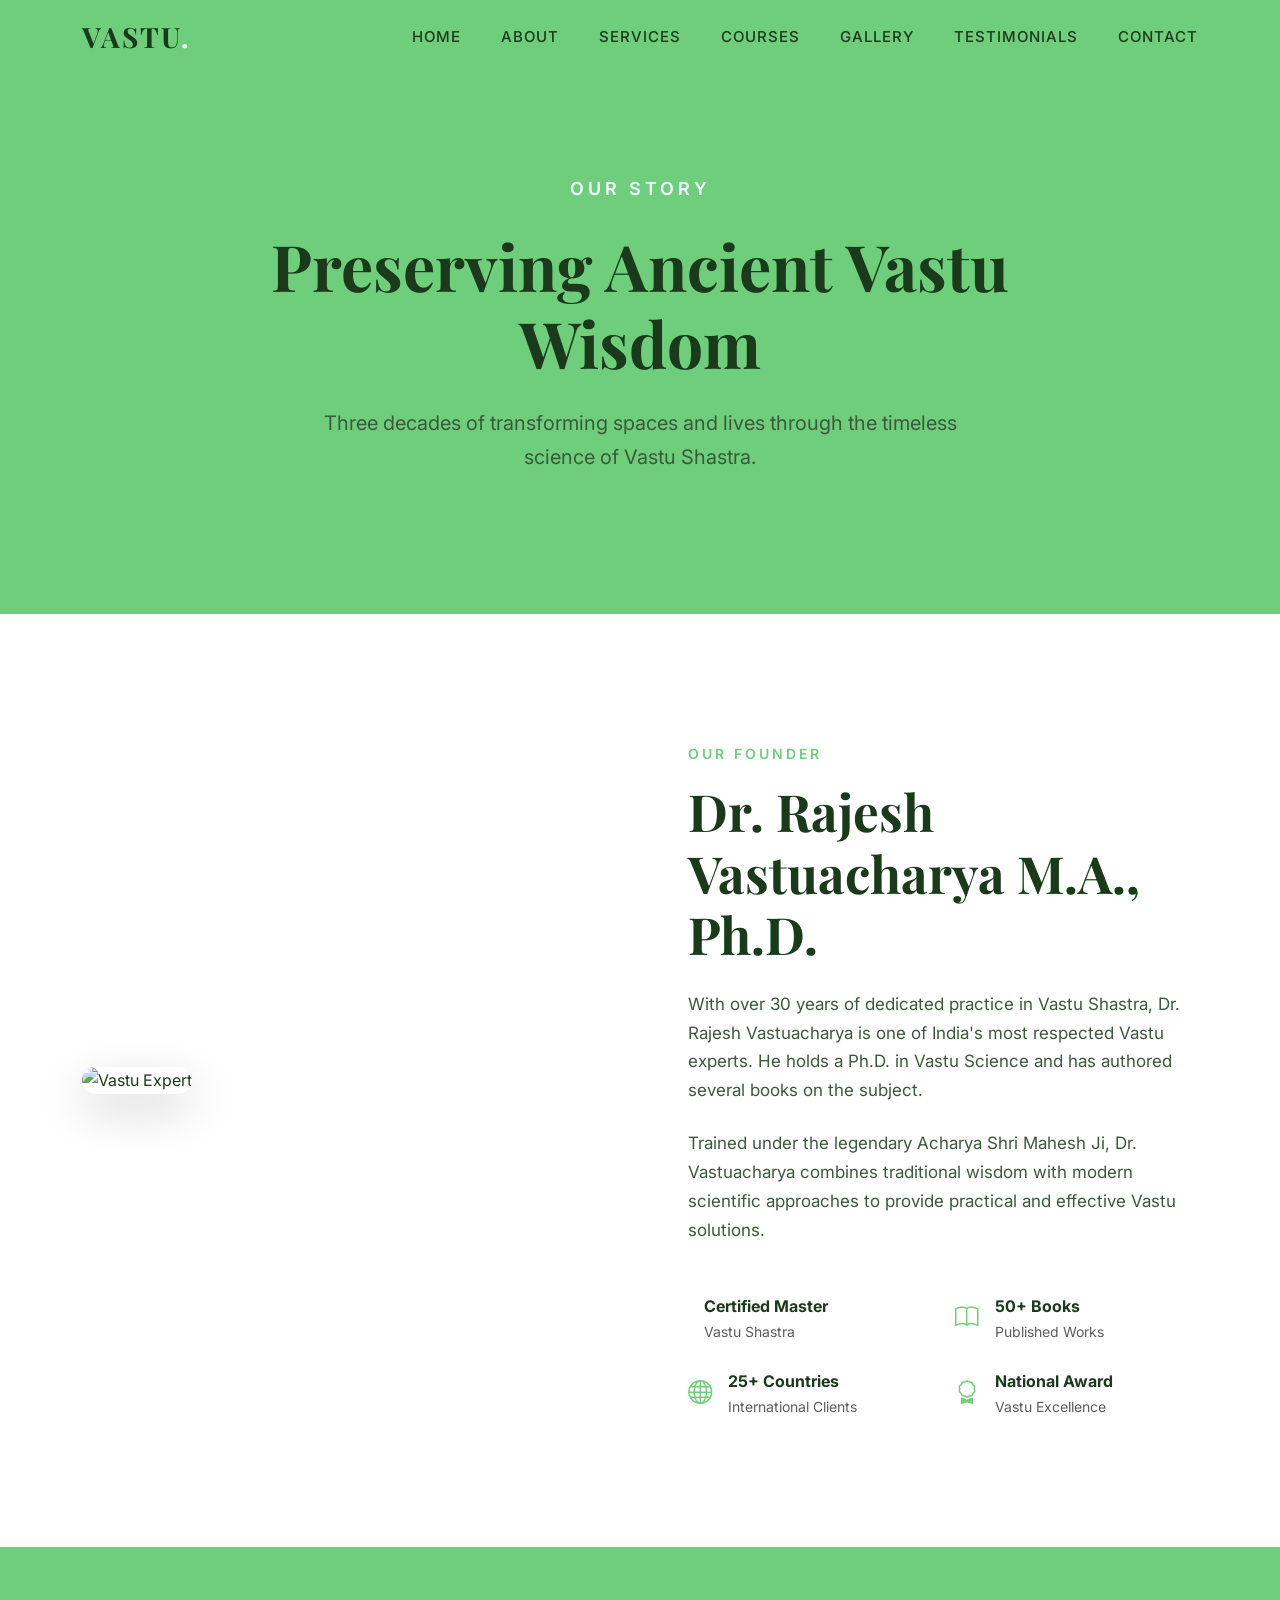
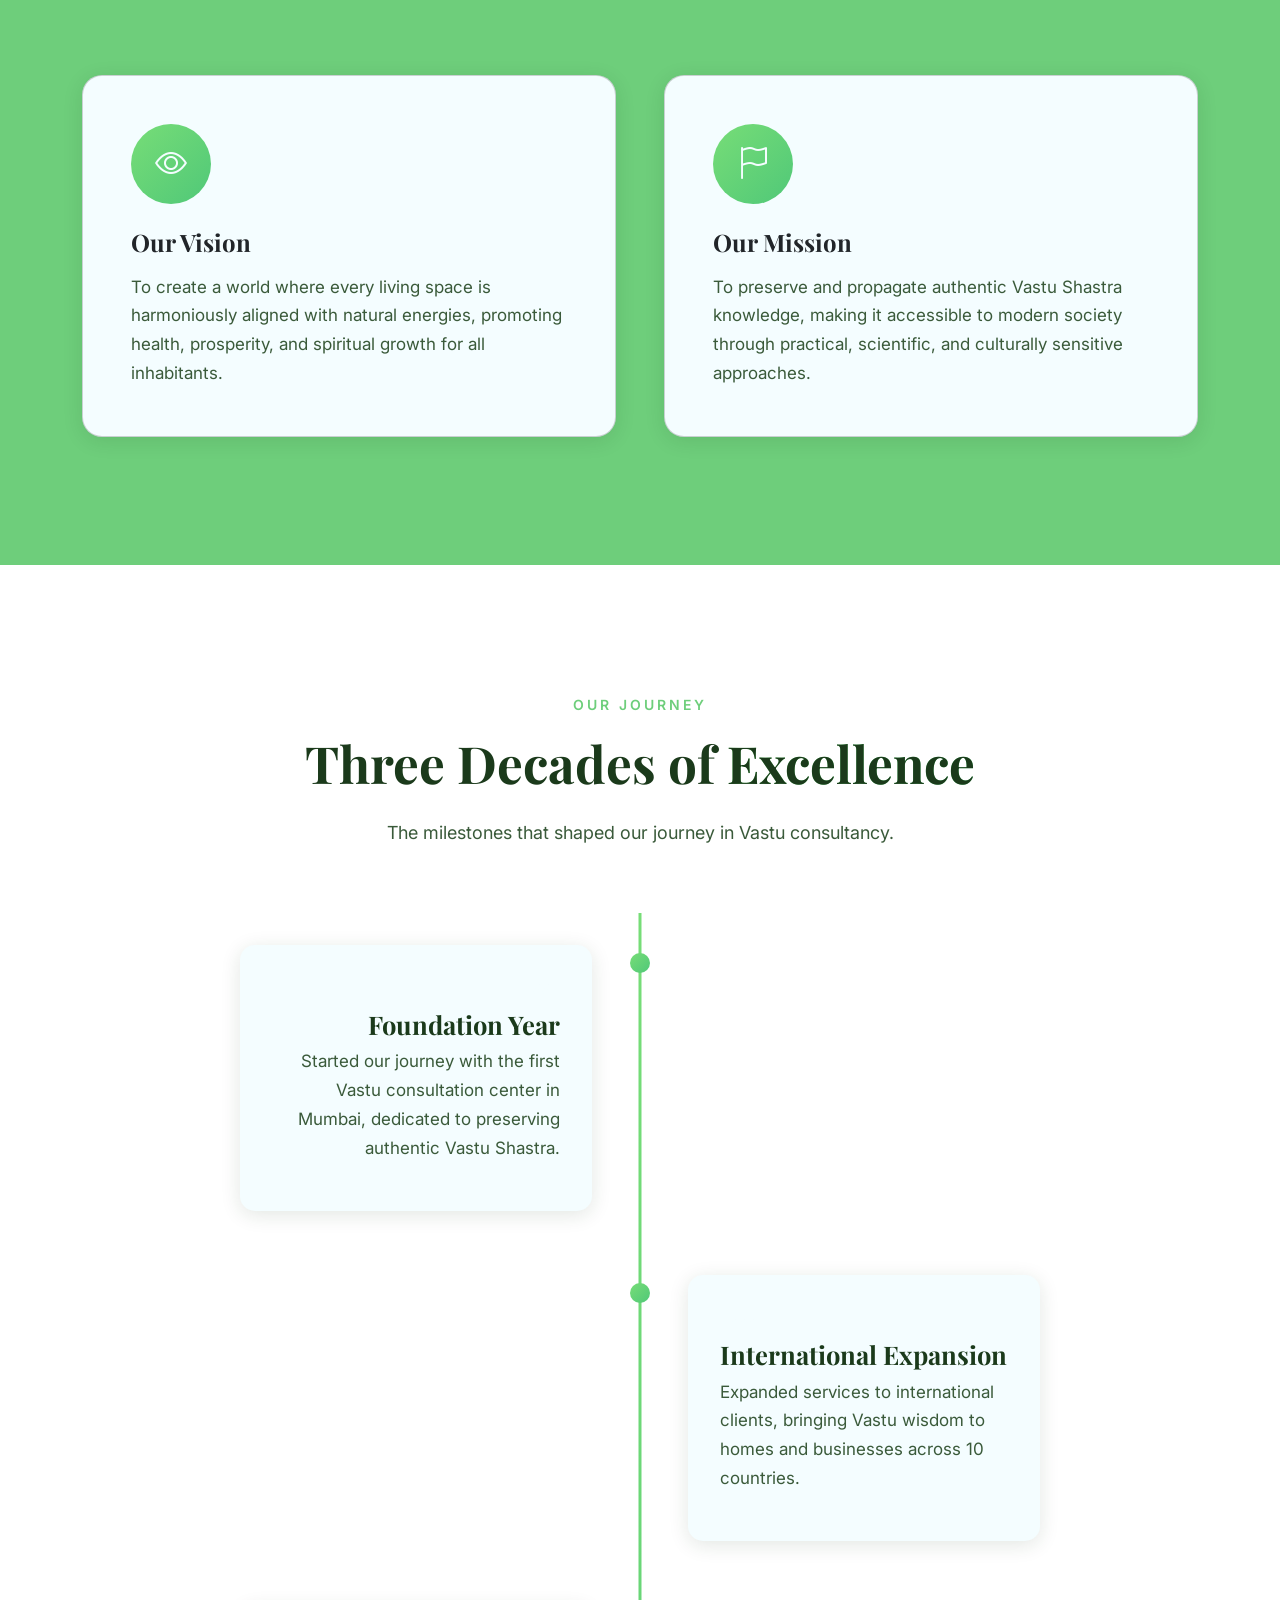
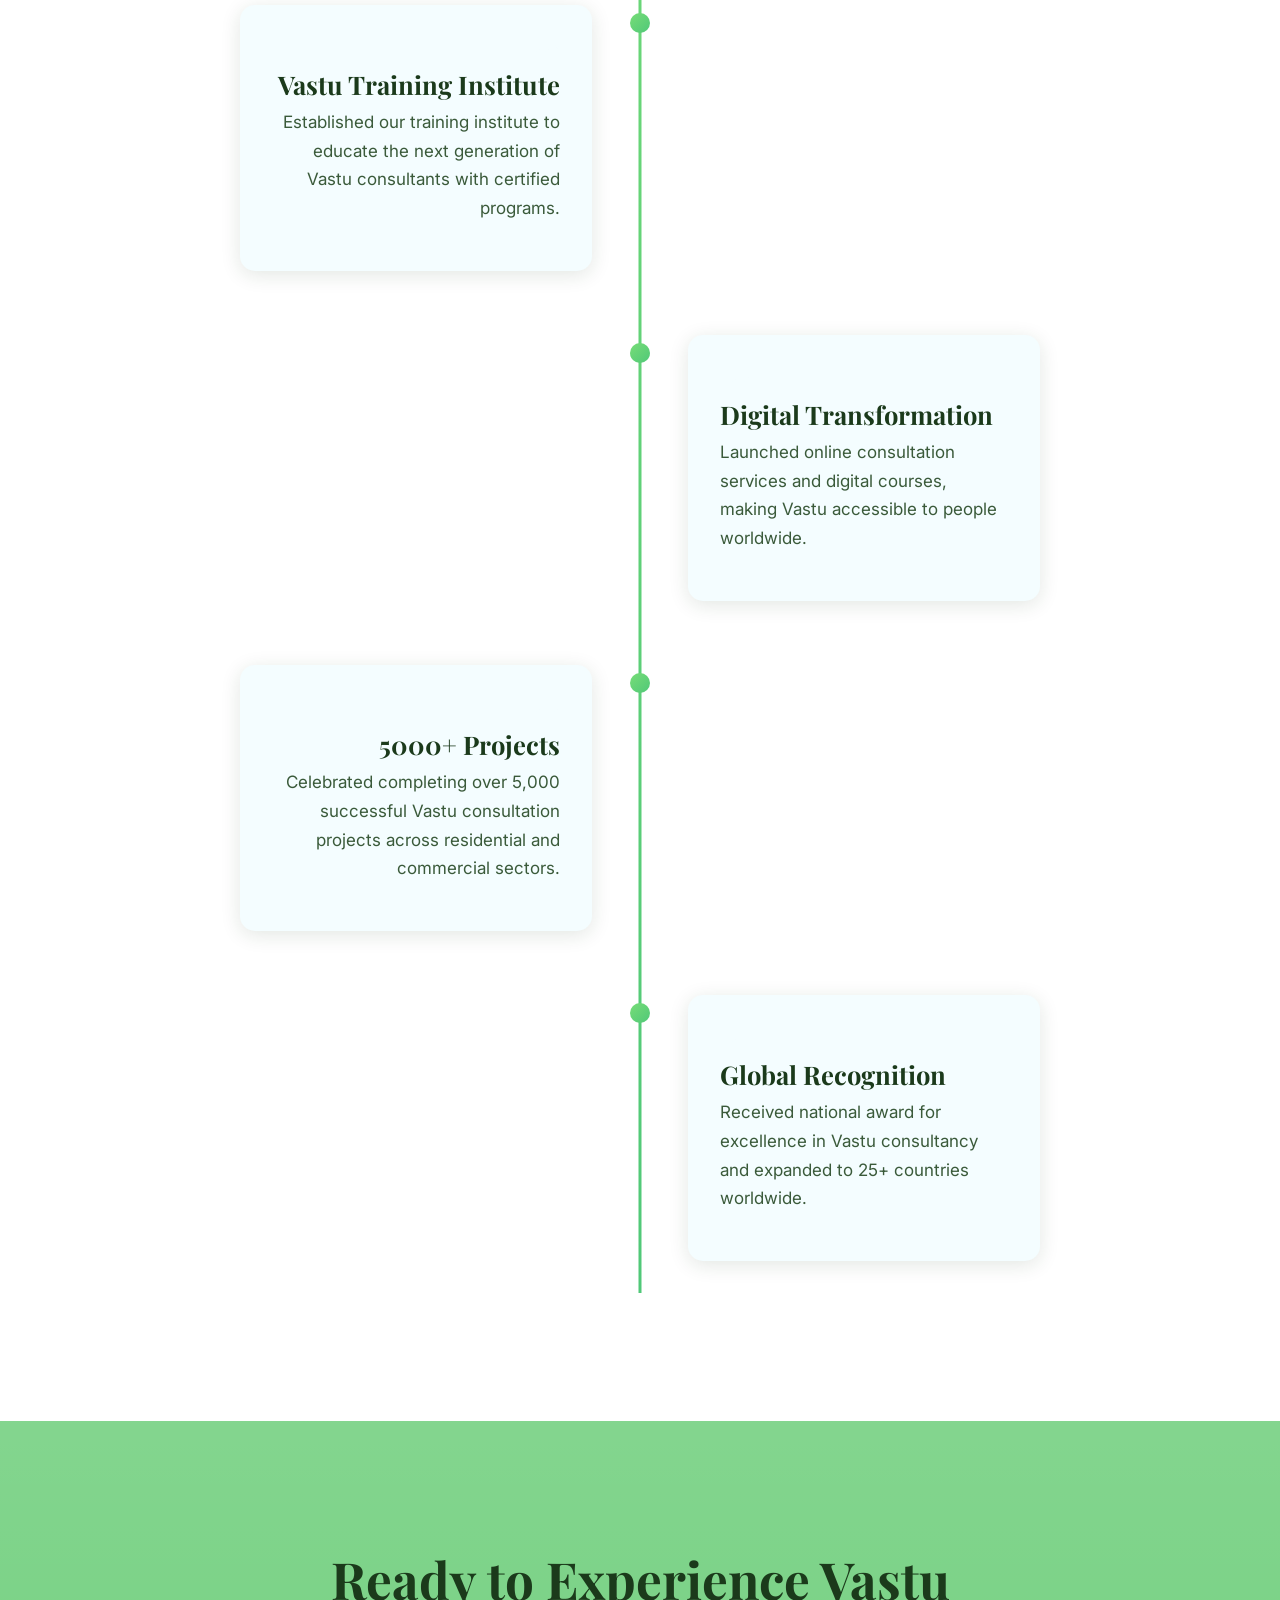
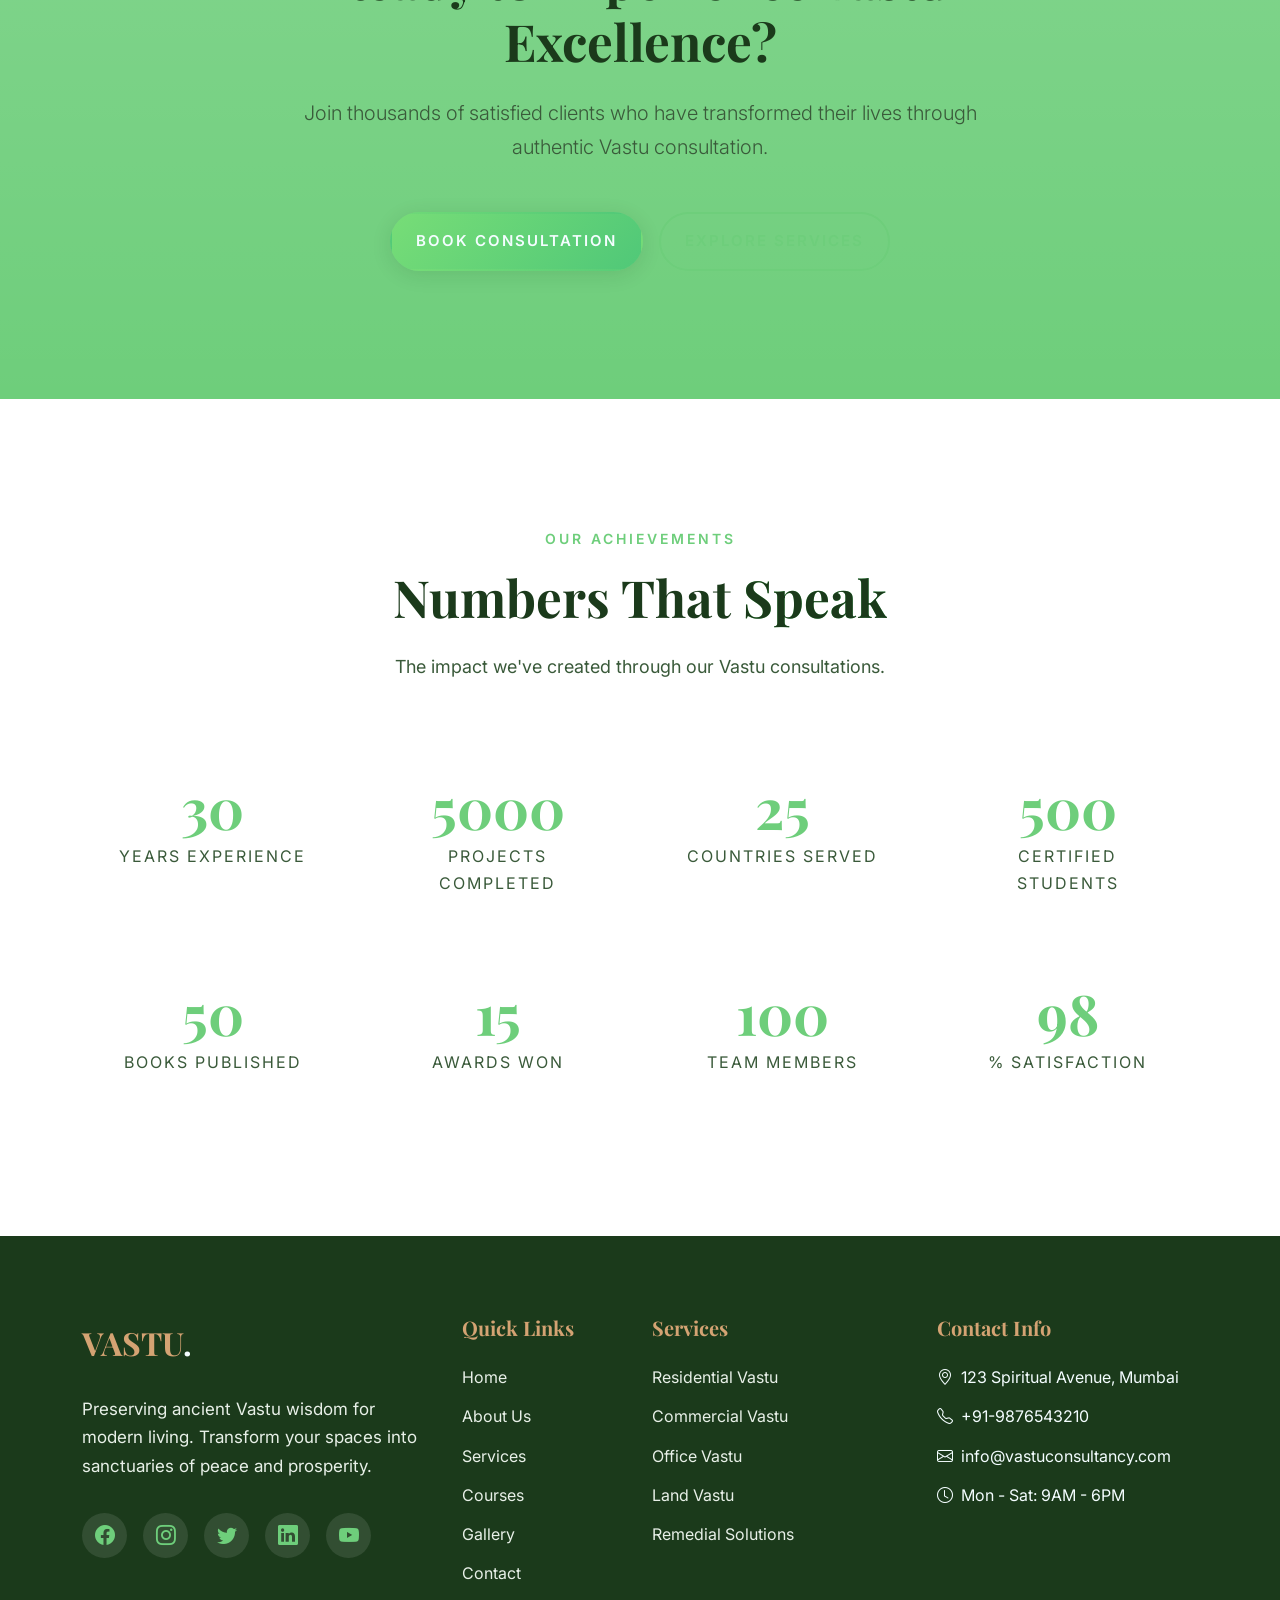
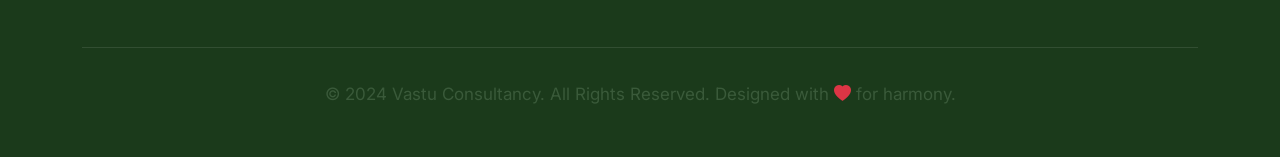
==== commit 1047c4d2: "final design" ====
--- a/about.html
+++ b/about.html
@@ -215,67 +215,6 @@
     </div>
   </section>
 
-  <!-- Achievements Section -->
-  <section class="section bg-cream">
-    <div class="container">
-      <div class="section-header">
-        <p class="section-subtitle">Our Achievements</p>
-        <h2 class="section-title">Numbers That <span class="gradient-text">Speak</span></h2>
-        <p class="section-description">The impact we've created through our Vastu consultations.</p>
-      </div>
-      <div class="row g-4">
-        <div class="col-6 col-lg-3">
-          <div class="counter-box">
-            <div class="counter-number" data-target="30">0</div>
-            <div class="counter-label">Years Experience</div>
-          </div>
-        </div>
-        <div class="col-6 col-lg-3">
-          <div class="counter-box">
-            <div class="counter-number" data-target="5000">0</div>
-            <div class="counter-label">Projects Completed</div>
-          </div>
-        </div>
-        <div class="col-6 col-lg-3">
-          <div class="counter-box">
-            <div class="counter-number" data-target="25">0</div>
-            <div class="counter-label">Countries Served</div>
-          </div>
-        </div>
-        <div class="col-6 col-lg-3">
-          <div class="counter-box">
-            <div class="counter-number" data-target="500">0</div>
-            <div class="counter-label">Certified Students</div>
-          </div>
-        </div>
-        <div class="col-6 col-lg-3">
-          <div class="counter-box">
-            <div class="counter-number" data-target="50">0</div>
-            <div class="counter-label">Books Published</div>
-          </div>
-        </div>
-        <div class="col-6 col-lg-3">
-          <div class="counter-box">
-            <div class="counter-number" data-target="15">0</div>
-            <div class="counter-label">Awards Won</div>
-          </div>
-        </div>
-        <div class="col-6 col-lg-3">
-          <div class="counter-box">
-            <div class="counter-number" data-target="100">0</div>
-            <div class="counter-label">Team Members</div>
-          </div>
-        </div>
-        <div class="col-6 col-lg-3">
-          <div class="counter-box">
-            <div class="counter-number" data-target="98">0</div>
-            <div class="counter-label">% Satisfaction</div>
-          </div>
-        </div>
-      </div>
-    </div>
-  </section>
-
   <!-- CTA Section -->
   <section class="section bg-gradient">
     <div class="container">
@@ -292,6 +231,67 @@
     </div>
   </section>
 
+    <!-- Achievements Section -->
+  <section class="section bg-white">
+    <div class="container">
+      <div class="section-header">
+        <p class="section-subtitle">Our Achievements</p>
+        <h2 class="section-title">Numbers That <span class="gradient-text">Speak</span></h2>
+        <p class="section-description">The impact we've created through our Vastu consultations.</p>
+      </div>
+      <div class="row g-4">
+        <div class="col-6 col-lg-3">
+          <div class="counter-box">
+            <div class="counter-number" data-target="30">0</div>
+            <div class="counter-label">Years Experience</div>
+          </div>
+        </div>
+        <div class="col-6 col-lg-3">
+          <div class="counter-box">
+            <div class="counter-number" data-target="5000">0</div>
+            <div class="counter-label">Projects Completed</div>
+          </div>
+        </div>
+        <div class="col-6 col-lg-3">
+          <div class="counter-box">
+            <div class="counter-number" data-target="25">0</div>
+            <div class="counter-label">Countries Served</div>
+          </div>
+        </div>
+        <div class="col-6 col-lg-3">
+          <div class="counter-box">
+            <div class="counter-number" data-target="500">0</div>
+            <div class="counter-label">Certified Students</div>
+          </div>
+        </div>
+        <div class="col-6 col-lg-3">
+          <div class="counter-box">
+            <div class="counter-number" data-target="50">0</div>
+            <div class="counter-label">Books Published</div>
+          </div>
+        </div>
+        <div class="col-6 col-lg-3">
+          <div class="counter-box">
+            <div class="counter-number" data-target="15">0</div>
+            <div class="counter-label">Awards Won</div>
+          </div>
+        </div>
+        <div class="col-6 col-lg-3">
+          <div class="counter-box">
+            <div class="counter-number" data-target="100">0</div>
+            <div class="counter-label">Team Members</div>
+          </div>
+        </div>
+        <div class="col-6 col-lg-3">
+          <div class="counter-box">
+            <div class="counter-number" data-target="98">0</div>
+            <div class="counter-label">% Satisfaction</div>
+          </div>
+        </div>
+      </div>
+    </div>
+  </section>
+  
   <!-- Footer -->
   <footer class="footer">
     <div class="container">
--- a/css/style.css
+++ b/css/style.css
@@ -5,36 +5,51 @@
 
 /* CSS Variables */
 :root {
-  --primary: #ff7a00;
-  --primary-dark: #e06700;
-  --primary-light: #ff9533;
-  --gold: #d4af37;
-  --gold-light: #f4e4a0;
-  --gold-dark: #b89628;
-  --cream: #fff8f0;
-  --cream-dark: #f5ebe0;
-  --dark: #3a2b1a;
-  --dark-light: #5a4a3a;
-  --white: #ffffff;
-  --text-primary: #3a2b1a;
-  --text-secondary: #5a4a3a;
-  --text-muted: #8a7a6a;
-  --shadow-sm: 0 2px 8px rgba(58, 43, 26, 0.08);
-  --shadow-md: 0 4px 20px rgba(58, 43, 26, 0.12);
-  --shadow-lg: 0 8px 40px rgba(58, 43, 26, 0.16);
-  --shadow-xl: 0 16px 80px rgba(58, 43, 26, 0.2);
-  --gradient-primary: linear-gradient(135deg, #ff7a00 0%, #d4af37 100%);
-  --gradient-gold: linear-gradient(135deg, #d4af37 0%, #f4e4a0 100%);
-  --gradient-cream: linear-gradient(135deg, #fff8f0 0%, #f5ebe0 100%);
+  /* Master Color Palette */
+  --primary: #f4fdff; /* Master Color: Pastel Green */
+  --primary-dark: #50c878; /* Emerald Green: For buttons/links (Better contrast) */
+  --primary-light: #b8f0b8; /* Light Green: For backgrounds */
+
+  /* Accent Colors (Gold/Earth for contrast) */
+  --gold: #d4a373; /* Earthy Gold: Complements Green beautifully */
+  --gold-light: #e6d2b5;
+  --gold-dark: #b08040;
+
+  /* Background Colors */
+  --cream: #6ece7b; /* Very light green tint background */
+  --cream-dark: #e8f0e8; /* Slightly darker background for sections */
+  --white: #f4fdff;
+
+  /* Text Colors (Deep Nature Tones) */
+  --dark: #1b3a1b; /* Deep Forest Green: Main Heading Color */
+  --dark-light: #2f4f2f; /* Medium Forest Green */
+  --text-primary: #1b3a1b; /* Primary Text */
+  --text-secondary: #3a5a3a; /* Secondary Text (Dark Olive) */
+  --text-muted: #6b8e6b; /* Muted Green/Grey for footers/small text */
+
+  /* Shadows (Green tinted for harmony) */
+  --shadow-sm: 0 2px 8px rgba(27, 58, 27, 0.08);
+  --shadow-md: 0 4px 20px rgba(27, 58, 27, 0.12);
+  --shadow-lg: 0 8px 40px rgba(27, 58, 27, 0.16);
+  --shadow-xl: 0 16px 80px rgba(27, 58, 27, 0.2);
+
+  /* Gradients */
+  --gradient-primary: linear-gradient(135deg, #77dd77 0%, #50c878 100%);
+  --gradient-gold: linear-gradient(135deg, #d4a373 0%, #e6d2b5 100%);
+  --gradient-cream: linear-gradient(135deg, #f5fbf5 0%, #e8f0e8 100%);
+
+  /* Transitions & Fonts */
   --transition-fast: 0.2s ease;
   --transition-normal: 0.3s ease;
   --transition-slow: 0.5s ease;
-  --font-heading: 'Playfair Display', 'Cinzel', serif;
-  --font-body: 'Inter', 'Poppins', sans-serif;
+  --font-heading: "Playfair Display", serif;
+  --font-body: "Inter", sans-serif;
 }
 
 /* Reset & Base */
-*, *::before, *::after {
+*,
+*::before,
+*::after {
   margin: 0;
   padding: 0;
   box-sizing: border-box;
@@ -56,17 +71,30 @@
 }
 
 /* Typography */
-h1, h2, h3, h4, h5, h6 {
+h1,
+h2,
+h3,
+h4,
+h5,
+h6 {
   font-family: var(--font-heading);
   font-weight: 700;
   line-height: 1.2;
   color: var(--dark);
 }
 
-h1 { font-size: clamp(2.5rem, 5vw, 4.5rem); }
-h2 { font-size: clamp(2rem, 4vw, 3.5rem); }
-h3 { font-size: clamp(1.5rem, 3vw, 2.5rem); }
-h4 { font-size: clamp(1.25rem, 2vw, 1.75rem); }
+h1 {
+  font-size: clamp(2.5rem, 5vw, 4.5rem);
+}
+h2 {
+  font-size: clamp(2rem, 4vw, 3.5rem);
+}
+h3 {
+  font-size: clamp(1.5rem, 3vw, 2.5rem);
+}
+h4 {
+  font-size: clamp(1.25rem, 2vw, 1.75rem);
+}
 
 p {
   font-size: 1.0625rem;
@@ -93,7 +121,9 @@
   border-radius: 50%;
   pointer-events: none;
   z-index: 9999;
-  transition: transform 0.15s ease, background 0.15s ease;
+  transition:
+    transform 0.15s ease,
+    background 0.15s ease;
   mix-blend-mode: multiply;
 }
 
@@ -143,7 +173,7 @@
 .loader-mandala {
   width: 120px;
   height: 120px;
-  border: 3px solid var(--gold);
+  border: 3px solid var(--white);
   border-radius: 50%;
   position: relative;
   animation: mandalaRotate 2s linear infinite;
@@ -151,7 +181,7 @@
 
 .loader-mandala::before,
 .loader-mandala::after {
-  content: '';
+  content: "";
   position: absolute;
   top: 50%;
   left: 50%;
@@ -173,13 +203,24 @@
 }
 
 @keyframes mandalaRotate {
-  0% { transform: rotate(0deg); }
-  100% { transform: rotate(360deg); }
+  0% {
+    transform: rotate(0deg);
+  }
+  100% {
+    transform: rotate(360deg);
+  }
 }
 
 @keyframes mandalaPulse {
-  0%, 100% { transform: translate(-50%, -50%) scale(1); opacity: 1; }
-  50% { transform: translate(-50%, -50%) scale(0.8); opacity: 0.7; }
+  0%,
+  100% {
+    transform: translate(-50%, -50%) scale(1);
+    opacity: 1;
+  }
+  50% {
+    transform: translate(-50%, -50%) scale(0.8);
+    opacity: 0.7;
+  }
 }
 
 .loader-text {
@@ -192,8 +233,13 @@
 }
 
 @keyframes fadeInOut {
-  0%, 100% { opacity: 0.3; }
-  50% { opacity: 1; }
+  0%,
+  100% {
+    opacity: 0.3;
+  }
+  50% {
+    opacity: 1;
+  }
 }
 
 /* Navigation */
@@ -208,7 +254,7 @@
 }
 
 .navbar.scrolled {
-  background: rgba(255, 248, 240, 0.95);
+  /* background: rgba(255, 248, 240, 0.95); */
   backdrop-filter: blur(20px);
   box-shadow: var(--shadow-md);
   padding: 0.5rem 0;
@@ -245,19 +291,19 @@
 }
 
 .nav-link::after {
-  content: '';
+  content: "";
   position: absolute;
   bottom: 0;
   left: 0;
   width: 0;
   height: 2px;
-  background: var(--gradient-primary);
+  background: var(--white);
   transition: width var(--transition-normal);
 }
 
 .nav-link:hover,
 .nav-link.active {
-  color: var(--primary);
+  color: var(--white);
 }
 
 .nav-link:hover::after,
@@ -273,7 +319,7 @@
   justify-content: center;
   position: relative;
   overflow: hidden;
-  background: linear-gradient(135deg, rgba(255, 248, 240, 0.95) 0%, rgba(255, 230, 200, 0.9) 100%);
+  /* background: linear-gradient(135deg, rgba(255, 248, 240, 0.95) 0%, rgba(255, 230, 200, 0.9) 100%); */
 }
 
 .hero-bg {
@@ -324,7 +370,7 @@
   display: inline-flex;
   align-items: center;
   justify-content: center;
-  padding: 1rem 2.5rem;
+  padding: 1rem 1.5rem;
   font-size: 0.9375rem;
   font-weight: 600;
   text-transform: uppercase;
@@ -347,18 +393,25 @@
   transform: translateY(-3px);
   box-shadow: var(--shadow-xl);
   color: var(--white);
-}
-
-.btn-outline {
+  border: none;
+}
+
+.hero-buttons .btn-outline {
   background: transparent;
   border-color: var(--primary);
   color: var(--primary);
 }
+.btn-outline {
+  background: transparent;
+  border-color: var(--cream);
+  color: var(--cream);
+}
 
 .btn-outline:hover {
   background: var(--primary);
-  color: var(--white);
+  color: var(--cream);
   transform: translateY(-3px);
+  border-color: var(--cream);
 }
 
 .btn-gold {
@@ -371,6 +424,9 @@
   box-shadow: var(--shadow-lg);
   color: var(--dark);
 }
+.text-primary {
+  color: var(--cream) !important;
+}
 
 /* Section Styles */
 .section {
@@ -387,7 +443,7 @@
   font-size: 0.875rem;
   text-transform: uppercase;
   letter-spacing: 3px;
-  color: var(--primary);
+  color: var(--cream);
   margin-bottom: 1rem;
   font-weight: 600;
 }
@@ -415,7 +471,7 @@
 }
 
 .card::before {
-  content: '';
+  content: "";
   position: absolute;
   top: 0;
   left: 0;
@@ -474,7 +530,7 @@
 }
 
 .timeline::before {
-  content: '';
+  content: "";
   position: absolute;
   left: 50%;
   transform: translateX(-50%);
@@ -541,7 +597,7 @@
   font-family: var(--font-heading);
   font-size: 3.5rem;
   font-weight: 700;
-  color: var(--primary);
+  color: var(--cream);
   line-height: 1;
   margin-bottom: 0.5rem;
 }
@@ -696,7 +752,7 @@
 /* Footer */
 .footer {
   background: var(--dark);
-  color: var(--cream);
+  color: var(--white);
   padding: 5rem 0 2rem;
 }
 
@@ -803,8 +859,13 @@
 }
 
 @keyframes bounce {
-  0%, 100% { transform: translateX(-50%) translateY(0); }
-  50% { transform: translateX(-50%) translateY(10px); }
+  0%,
+  100% {
+    transform: translateX(-50%) translateY(0);
+  }
+  50% {
+    transform: translateX(-50%) translateY(10px);
+  }
 }
 
 /* Animations */
@@ -827,18 +888,18 @@
   .navbar-nav {
     display: none;
   }
-  
+
   .timeline::before {
     left: 20px;
   }
-  
+
   .timeline-item {
     width: 100%;
     padding-left: 50px !important;
     padding-right: 0 !important;
     text-align: left !important;
   }
-  
+
   .timeline-dot {
     left: 10px !important;
     right: auto !important;
@@ -849,31 +910,31 @@
   .section {
     padding: 4rem 0;
   }
-  
+
   .card {
     padding: 1.5rem;
   }
-  
+
   .testimonial-card {
     padding: 2rem;
   }
-  
+
   .contact-form {
     padding: 2rem;
   }
-  .timeline-item:nth-child(even){
+  .timeline-item:nth-child(even) {
     left: 0;
     padding-left: 50px !important;
     padding-right: 0 !important;
     text-align: left !important;
   }
-  .counter-box{
+  .counter-box {
     padding: 1rem;
   }
-  .magnetic{
+  .magnetic {
     margin-bottom: 10px;
   }
-  .section{
+  .section {
     overflow: hidden;
   }
 }
@@ -930,7 +991,7 @@
 .gradient-text {
   background: var(--gradient-primary);
   -webkit-background-clip: text;
-  -webkit-text-fill-color: transparent;
+  -webkit-text-fill-color: fff;
   background-clip: text;
 }
 
@@ -972,7 +1033,7 @@
 }
 
 .ripple::after {
-  content: '';
+  content: "";
   position: absolute;
   top: 50%;
   left: 50%;
@@ -981,7 +1042,9 @@
   background: rgba(255, 255, 255, 0.5);
   border-radius: 50%;
   transform: translate(-50%, -50%);
-  transition: width 0.6s, height 0.6s;
+  transition:
+    width 0.6s,
+    height 0.6s;
 }
 
 .ripple:active::after {
@@ -997,7 +1060,6 @@
 
 /* Mobile Style */
 @media (max-width: 768px) {
-
   .hamburger {
     display: block;
   }
@@ -1018,5 +1080,11 @@
   .navbar-nav.active {
     display: flex;
   }
-
+}
+
+.accordion-button:not(.collapsed), .accordion-button {
+  background-color: var(--primary);
+  color: var(--cream);
+  box-shadow: var(--shadow-sm);
+  font-family: var(--font-body);
 }
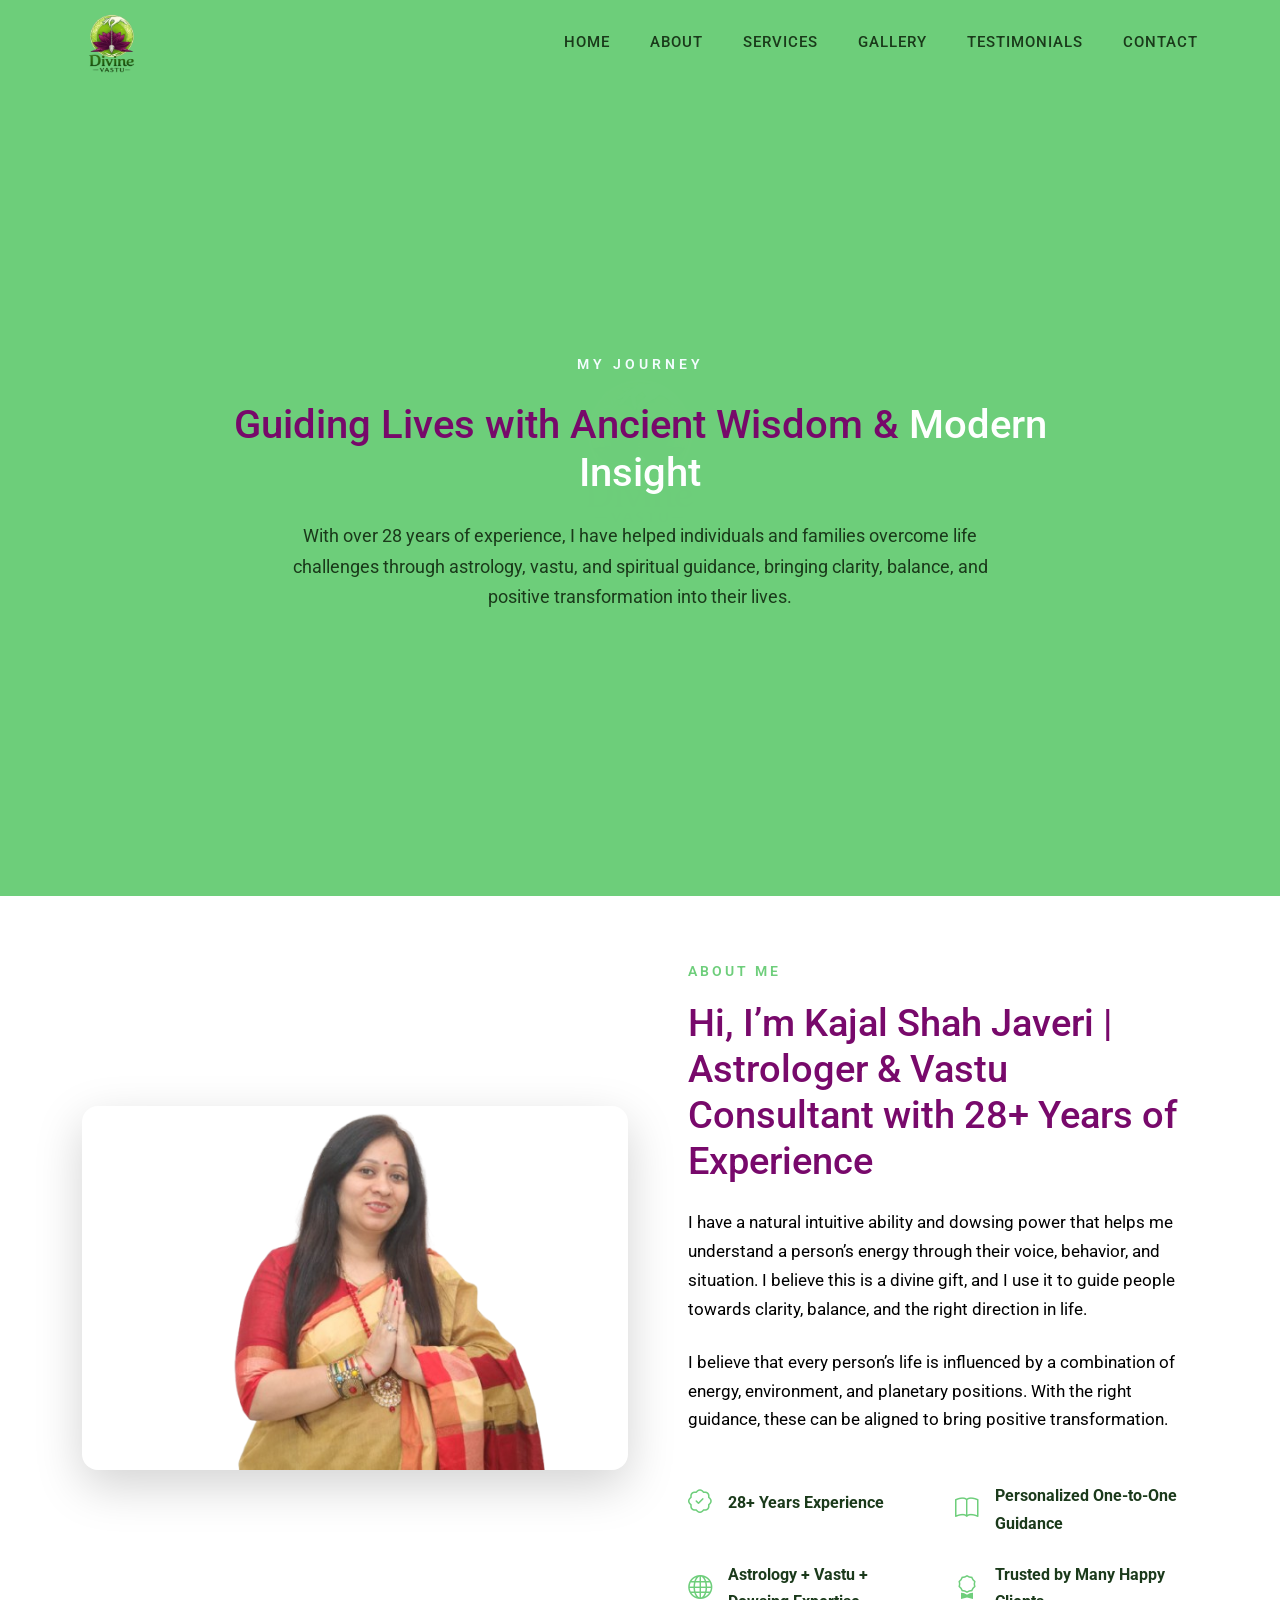
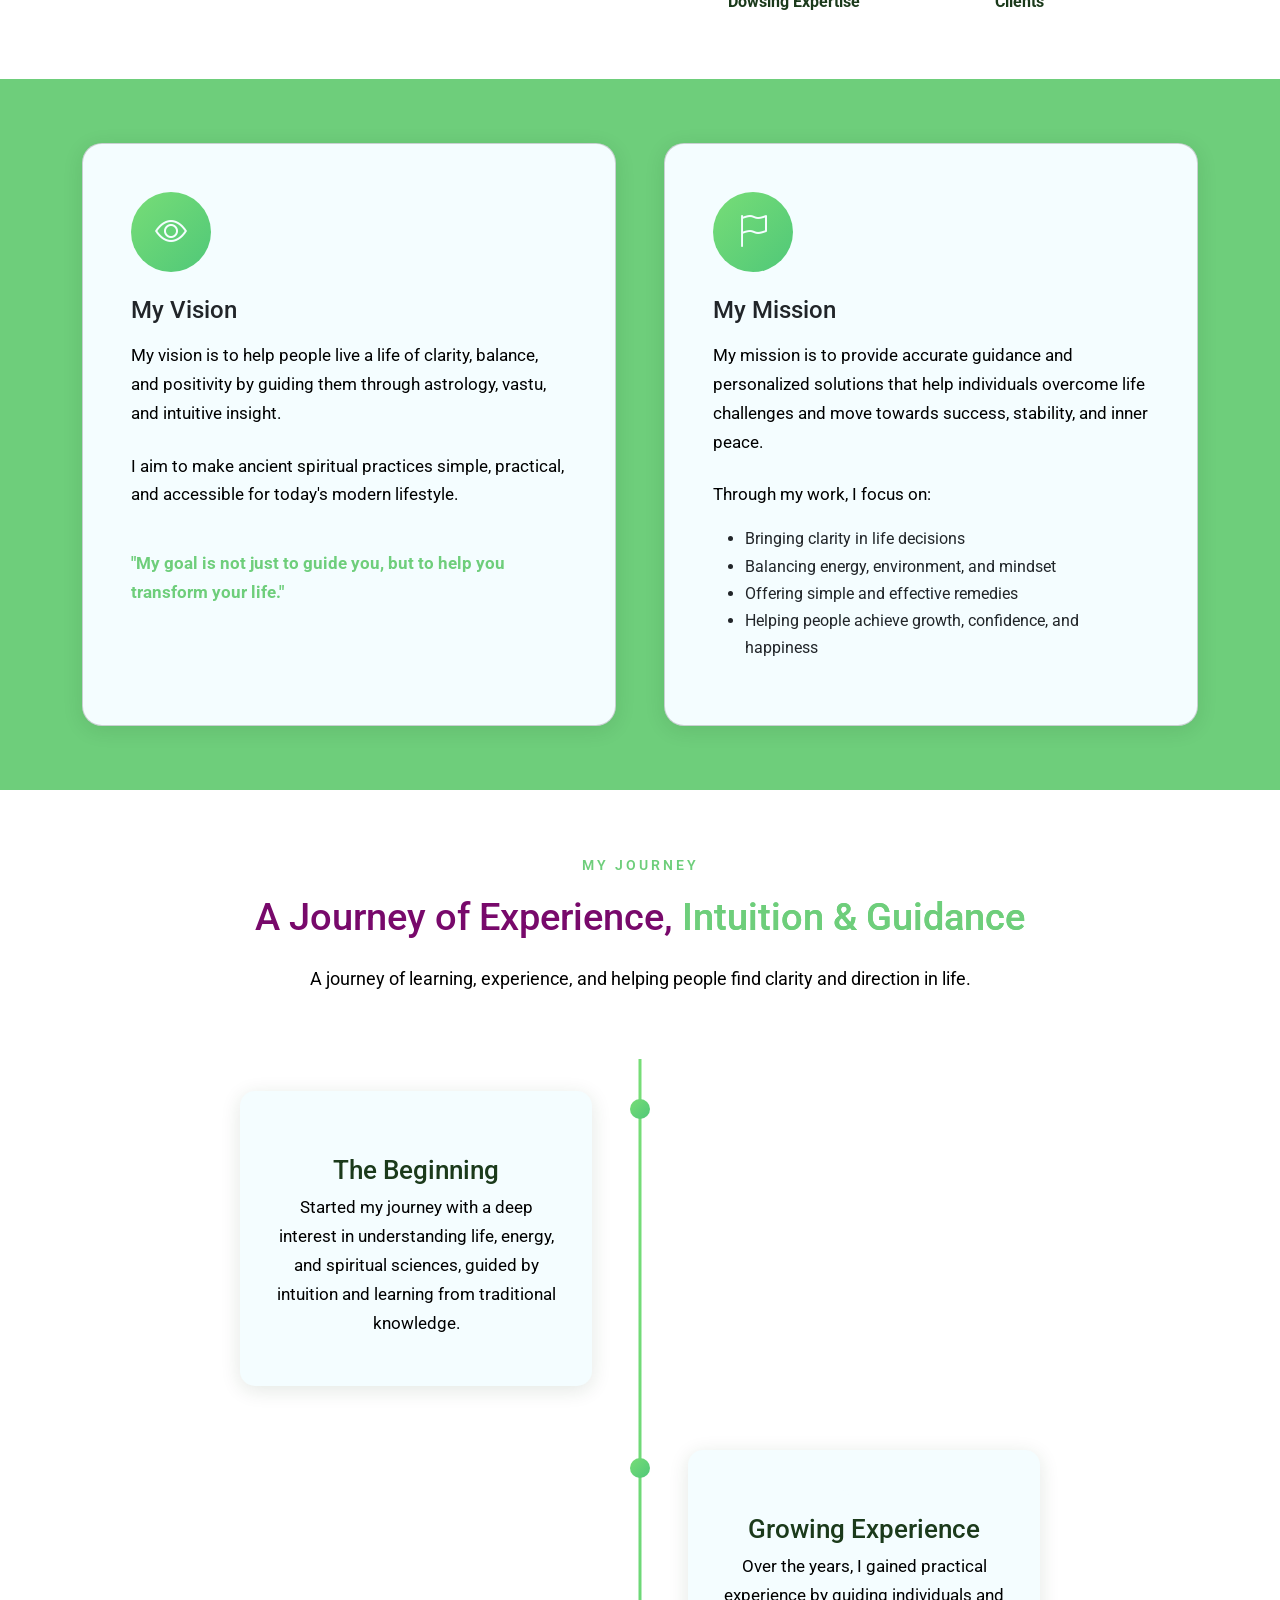
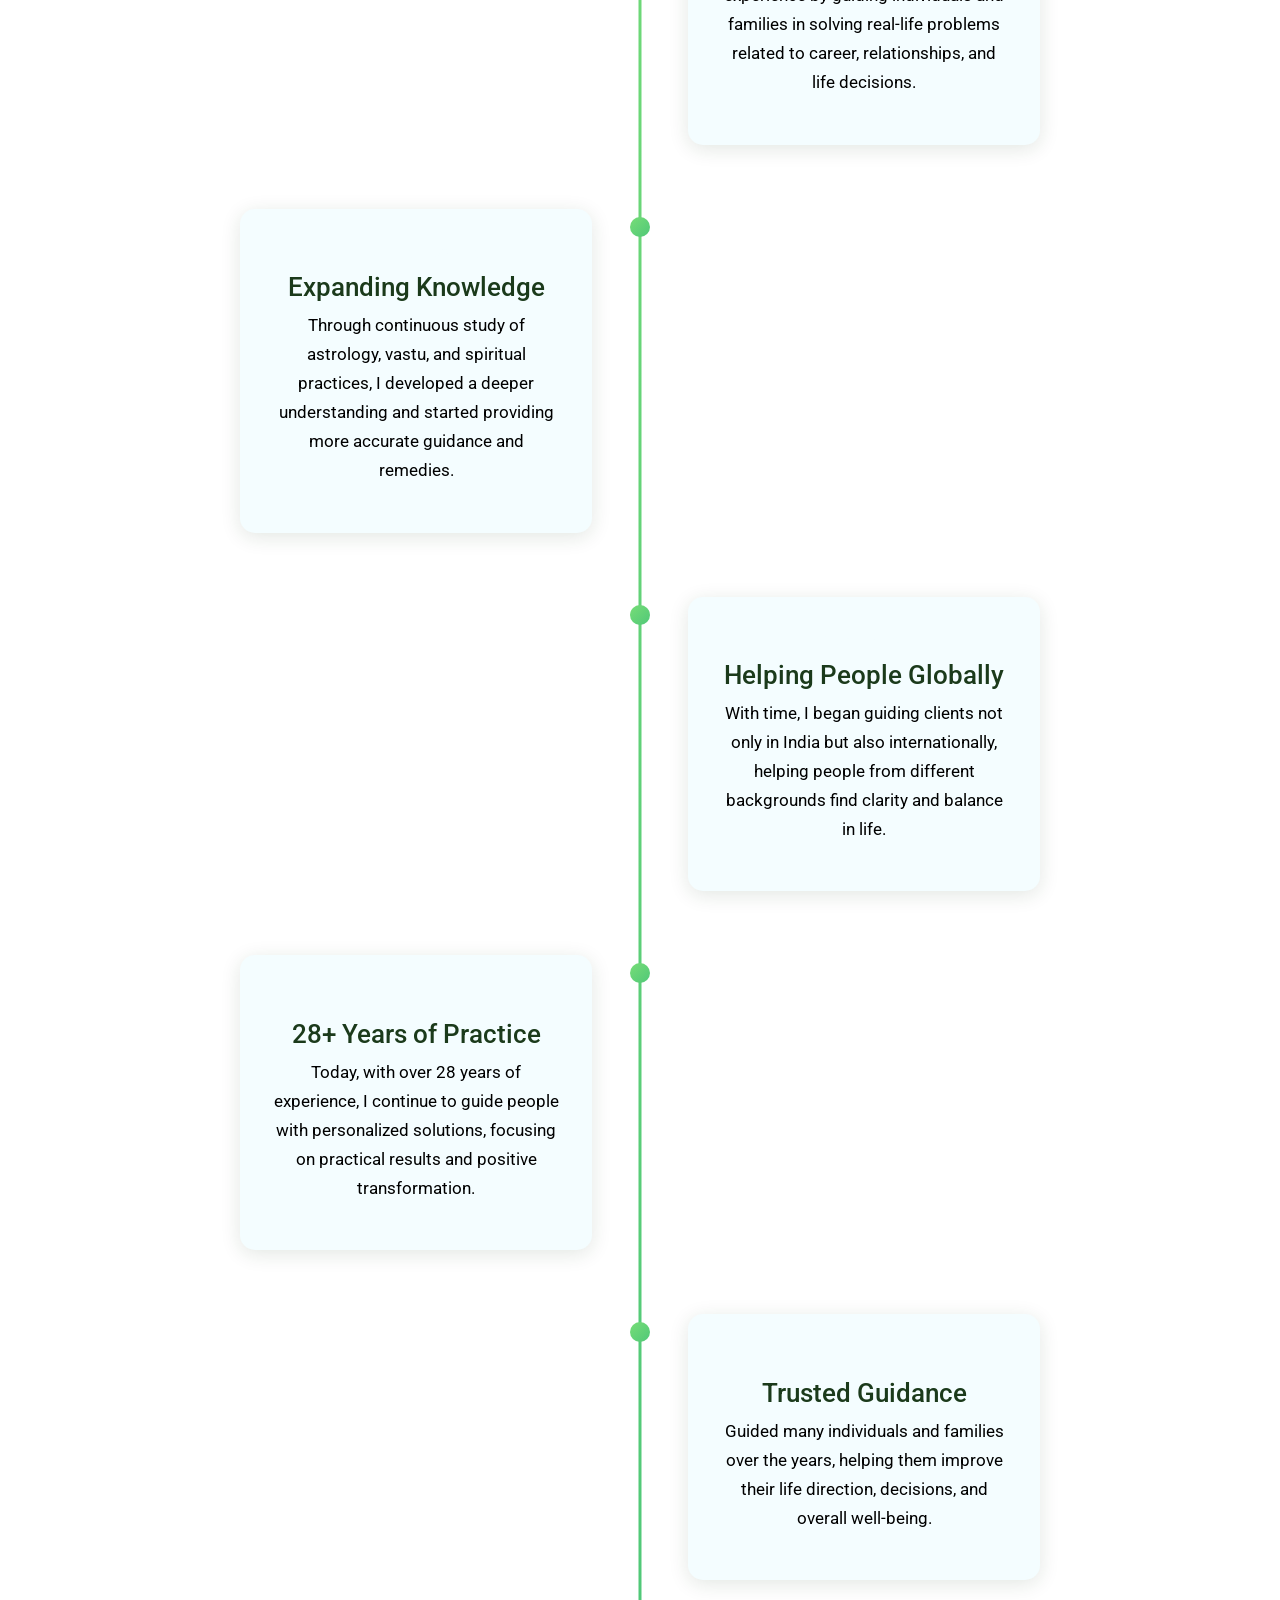
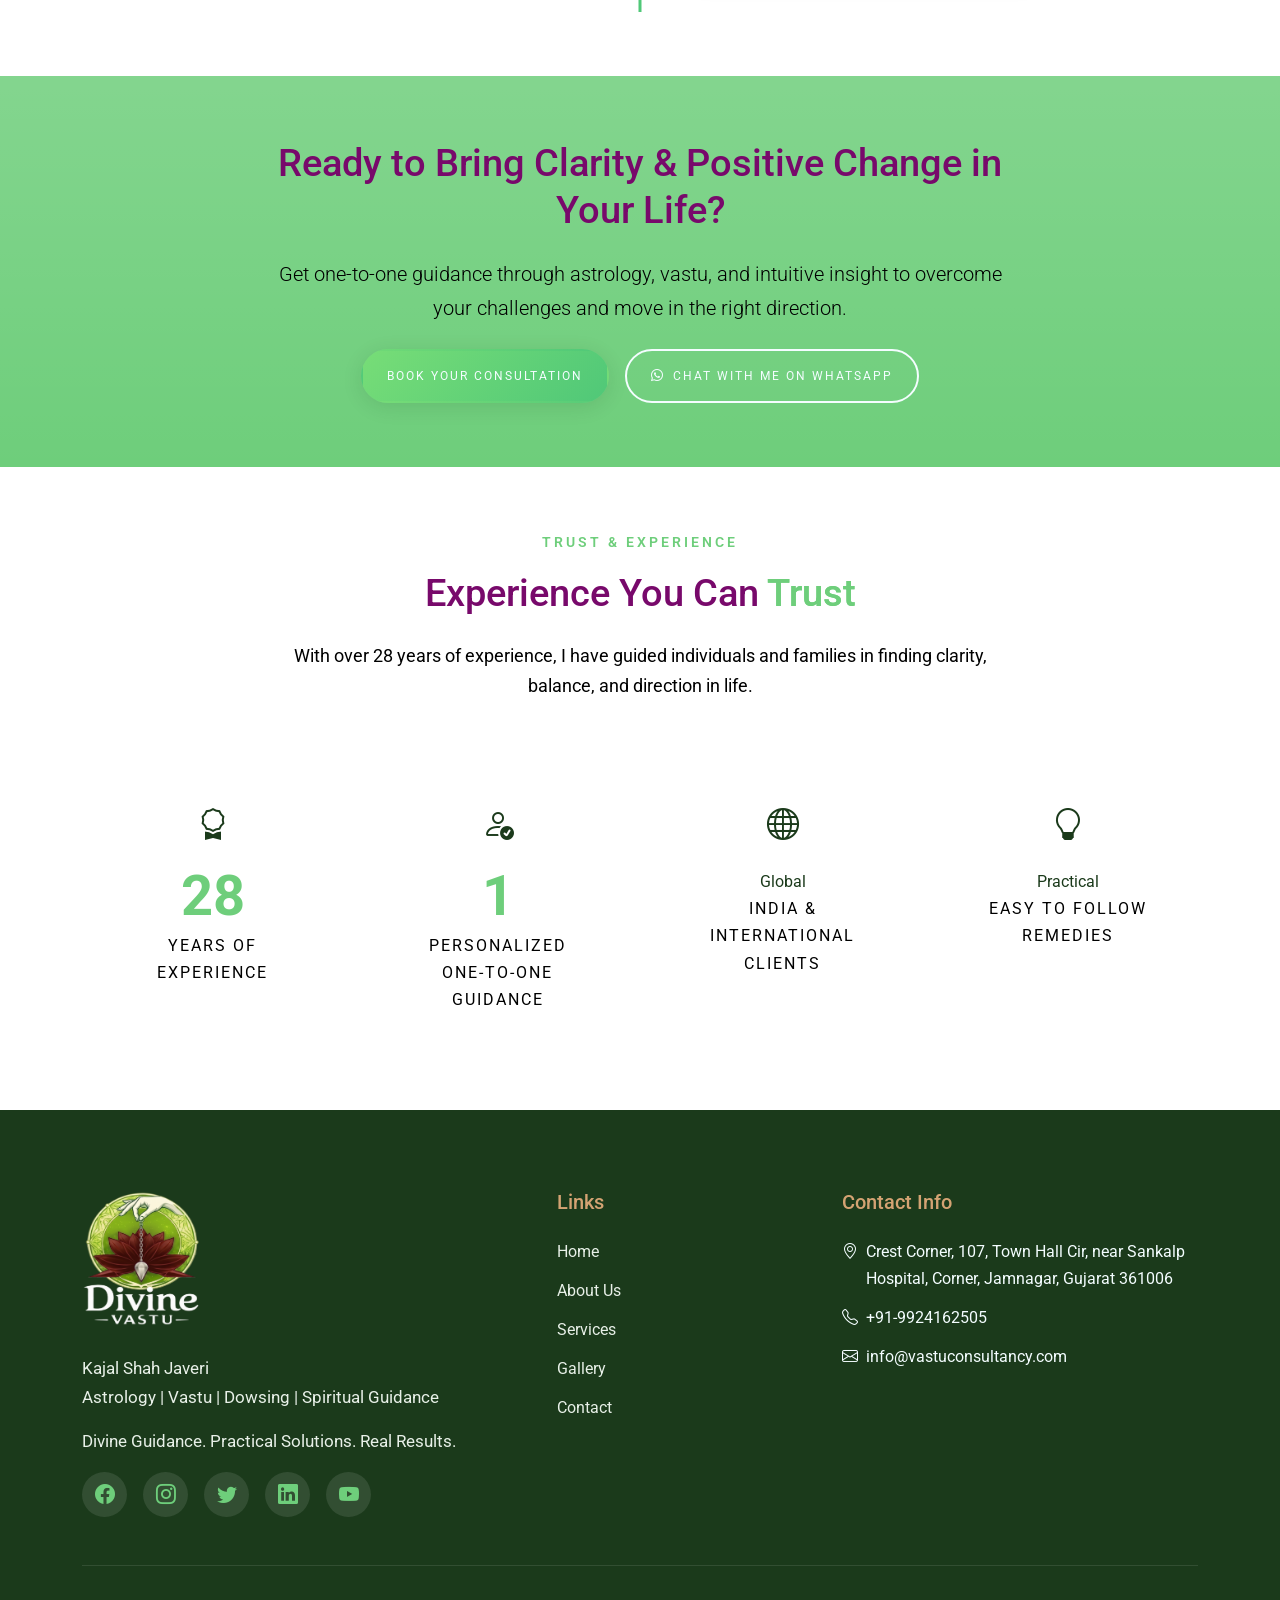
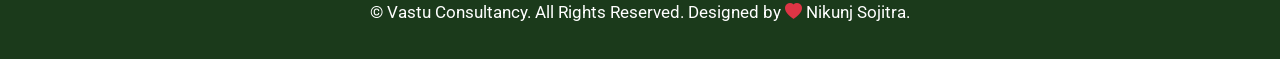
==== commit 8f2a4a55: "changes" ====
--- a/about.html
+++ b/about.html
@@ -1,304 +1,363 @@
-<!DOCTYPE html>
+<!doctype html>
 <html lang="en">
-<head>
-  <meta charset="UTF-8">
-  <meta name="viewport" content="width=device-width, initial-scale=1.0">
-  <meta name="description" content="Learn about our Vastu consultancy team, our mission, vision, and decades of experience in Vastu Shastra.">
-  <meta name="keywords" content="Vastu Expert, Vastu Consultant, About Vastu, Vastu Team">
-  
-  <!-- Open Graph Tags -->
-  <meta property="og:title" content="About Us - Vastu Consultancy">
-  <meta property="og:description" content="Meet our team of certified Vastu experts with decades of experience.">
-  <meta property="og:type" content="website">
-  <meta property="og:url" content="https://vastuconsultancy.com/about">
-  
-  <!-- Fonts -->
-  <link rel="preconnect" href="https://fonts.googleapis.com">
-  <link rel="preconnect" href="https://fonts.gstatic.com" crossorigin>
-  <link href="https://fonts.googleapis.com/css2?family=Playfair+Display:wght@400;500;600;700;800&family=Inter:wght@300;400;500;600;700&display=swap" rel="stylesheet">
-  
-  <!-- Bootstrap 5.3 -->
-  <link href="https://cdn.jsdelivr.net/npm/bootstrap@5.3.2/dist/css/bootstrap.min.css" rel="stylesheet">
-  
-  <!-- Bootstrap Icons -->
-  <link rel="stylesheet" href="https://cdn.jsdelivr.net/npm/bootstrap-icons@1.11.1/font/bootstrap-icons.css">
-  
-  <!-- Custom CSS -->
-  <link rel="stylesheet" href="css/style.css">
-  
-  <title>About Us - Vastu Consultancy</title>
-</head>
-<body>
-  <!-- Page Loader -->
-  <div class="page-loader">
-    <div class="loader-mandala"></div>
-    <div class="loader-text">VASTU</div>
-  </div>
-
-  <!-- Navigation -->
-   <nav class="navbar">
-  <div class="container">
-    
-    <a class="navbar-brand" href="index.html">
-      VASTU<span>.</span>
+  <head>
+    <meta charset="UTF-8" />
+    <meta name="viewport" content="width=device-width, initial-scale=1.0" />
+    <meta
+      name="description"
+      content="Learn about our Vastu consultancy team, our mission, vision, and decades of experience in Vastu Shastra."
+    />
+    <meta
+      name="keywords"
+      content="Vastu Expert, Vastu Consultant, About Vastu, Vastu Team"
+    />
+
+    <!-- Open Graph Tags -->
+    <meta property="og:title" content="About Us - Vastu Consultancy" />
+    <meta
+      property="og:description"
+      content="Meet our team of certified Vastu experts with decades of experience."
+    />
+    <meta property="og:type" content="website" />
+    <meta property="og:url" content="https://vastuconsultancy.com/about" />
+<link rel="icon" type="image/x-icon" href="./assets/images/favicon.ico">
+    <!-- Fonts -->
+    <link rel="preconnect" href="https://fonts.googleapis.com" />
+    <link rel="preconnect" href="https://fonts.gstatic.com" crossorigin />
+    <link
+      href="https://fonts.googleapis.com/css2?family=Roboto:ital,wght@0,100..900;1,100..900&display=swap"
+      rel="stylesheet"
+    />
+    <!-- Bootstrap 5.3 -->
+    <link
+      href="https://cdn.jsdelivr.net/npm/bootstrap@5.3.2/dist/css/bootstrap.min.css"
+      rel="stylesheet"
+    />
+
+    <!-- Bootstrap Icons -->
+    <link
+      rel="stylesheet"
+      href="https://cdn.jsdelivr.net/npm/bootstrap-icons@1.11.1/font/bootstrap-icons.css"
+    />
+
+    <!-- Custom CSS -->
+    <link rel="stylesheet" href="css/style.css" />
+
+    <title>About Us - Vastu Consultancy</title>
+  </head>
+  <body>
+    <!-- Page Loader -->
+    <div class="page-loader">
+      <img src="./assets/images/logo.png" alt="logo" width="120px" height="150px">
+    </div>
+
+    <!-- Navigation -->
+    <nav class="navbar">
+      <div class="container">
+        <a class="navbar-brand" href="index.html">
+      <img src="./assets/images/logo.png" alt="logo" class="logo">
     </a>
 
-    <!-- Hamburger Button -->
-    <div class="hamburger" id="hamburger">
-      ☰
-    </div>
-
-    <ul class="navbar-nav" id="navMenu">
-      <li><a class="nav-link " href="index.html">Home</a></li>
-      <li><a class="nav-link active" href="about.html">About</a></li>
-      <li><a class="nav-link" href="services.html">Services</a></li>
-      <li><a class="nav-link" href="courses.html">Courses</a></li>
-      <li><a class="nav-link" href="gallery.html">Gallery</a></li>
-      <li><a class="nav-link" href="testimonials.html">Testimonials</a></li>
-      <li><a class="nav-link" href="contact.html">Contact</a></li>
-    </ul>
-
-  </div>
-</nav>
-
-  <!-- Hero Section -->
-  <section class="hero" style="min-height: 60vh;">
-    <div class="hero-bg" style="background-image: url('assets/images/about/about-hero.jpg');"></div>
-    <div class="hero-content">
-      <p class="hero-subtitle">Our Story</p>
-      <h1 class="hero-title">Preserving Ancient <span class="gradient-text">Vastu Wisdom</span></h1>
-      <p class="hero-description">Three decades of transforming spaces and lives through the timeless science of Vastu Shastra.</p>
-    </div>
-  </section>
-
-  <!-- About Expert Section -->
-  <section class="section bg-white">
-    <div class="container">
-      <div class="row align-items-center">
-        <div class="col-lg-6 mb-5 mb-lg-0">
-          <div class="image-reveal">
-            <img src="assets/images/about/vastu-expert.jpg" alt="Vastu Expert" class="img-fluid rounded-4 shadow-lg" style="width: 100%;">
-          </div>
-        </div>
-        <div class="col-lg-6 ps-lg-5">
-          <p class="section-subtitle">Our Founder</p>
-          <h2 class="section-title mb-4">Dr. Rajesh Vastuacharya <span class="gradient-text">M.A., Ph.D.</span></h2>
-          <p class="mb-4">With over 30 years of dedicated practice in Vastu Shastra, Dr. Rajesh Vastuacharya is one of India's most respected Vastu experts. He holds a Ph.D. in Vastu Science and has authored several books on the subject.</p>
-          <p class="mb-4">Trained under the legendary Acharya Shri Mahesh Ji, Dr. Vastuacharya combines traditional wisdom with modern scientific approaches to provide practical and effective Vastu solutions.</p>
-          <div class="row g-4 mt-4">
-            <div class="col-6">
-              <div class="d-flex align-items-center gap-3">
-                <i class="bi bi-certificate text-primary fs-4"></i>
-                <div>
-                  <div class="fw-bold">Certified Master</div>
-                  <div class="text-muted small">Vastu Shastra</div>
+        <!-- Hamburger Button -->
+        <div class="hamburger" id="hamburger">☰</div>
+
+        <ul class="navbar-nav" id="navMenu">
+          <li><a class="nav-link" href="index.html">Home</a></li>
+          <li><a class="nav-link active" href="about.html">About</a></li>
+          <li><a class="nav-link" href="services.html">Services</a></li>
+          
+          <li><a class="nav-link" href="gallery.html">Gallery</a></li>
+          <li><a class="nav-link" href="testimonials.html">Testimonials</a></li>
+          <li><a class="nav-link" href="contact.html">Contact</a></li>
+        </ul>
+      </div>
+    </nav>
+
+    <!-- Hero Section -->
+    <section class="hero" style="min-height: 90vh">
+      <div
+        class="hero-bg"
+        style="background-image: url(assets/images/about-banner.png)"></div>
+      <div class="hero-content">
+        <p class="hero-subtitle">My Journey</p>
+        <h1 class="hero-title">
+          Guiding Lives with Ancient Wisdom & <span class="gradient-text">Modern Insight</span>
+        </h1>
+        <p class="hero-description">
+          With over 28 years of experience, I have helped individuals and families overcome life challenges through astrology, vastu, and spiritual guidance, bringing clarity, balance, and positive transformation into their lives.
+        </p>
+      </div>
+    </section>
+
+    <!-- About Expert Section -->
+    <section class="section bg-white">
+      <div class="container">
+        <div class="row align-items-center">
+          <div class="col-lg-6 mb-5 mb-lg-0">
+            <div class="image-reveal">
+              <img
+                src="assets/images/owner.png"
+                alt="Vastu Expert"
+                class="img-fluid rounded-4 shadow-lg"
+                style="width: 100%"
+              />
+            </div>
+          </div>
+          <div class="col-lg-6 ps-lg-5">
+            <p class="section-subtitle">About Me</p>
+            <h2 class="section-title mb-4">
+              Hi, I’m Kajal Shah Javeri | Astrologer & Vastu Consultant with 28+ Years of Experience
+            </h2>
+            <p class="mb-4">
+              I have a natural intuitive ability and dowsing power that helps me understand a person’s energy through their voice, behavior, and situation. I believe this is a divine gift, and I use it to guide people towards clarity, balance, and the right direction in life.
+            </p>
+            <p class="mb-4">
+              I believe that every person’s life is influenced by a combination of energy, environment, and planetary positions. With the right guidance, these can be aligned to bring positive transformation.
+            </p>
+            <div class="row g-4 mt-4">
+              <div class="col-6">
+                <div class="d-flex align-items-center gap-3">
+                  <i class="bi bi-patch-check text-primary fs-4"></i>
+                  <div>
+                    <div class="fw-bold">28+ Years Experience</div>
+                  </div>
                 </div>
               </div>
-            </div>
-            <div class="col-6">
-              <div class="d-flex align-items-center gap-3">
-                <i class="bi bi-book text-primary fs-4"></i>
-                <div>
-                  <div class="fw-bold">50+ Books</div>
-                  <div class="text-muted small">Published Works</div>
+              <div class="col-6">
+                <div class="d-flex align-items-center gap-3">
+                  <i class="bi bi-book text-primary fs-4"></i>
+                  <div>
+                    <div class="fw-bold">Personalized One-to-One Guidance</div>
+                  </div>
                 </div>
               </div>
-            </div>
-            <div class="col-6">
-              <div class="d-flex align-items-center gap-3">
-                <i class="bi bi-globe text-primary fs-4"></i>
-                <div>
-                  <div class="fw-bold">25+ Countries</div>
-                  <div class="text-muted small">International Clients</div>
+              <div class="col-6">
+                <div class="d-flex align-items-center gap-3">
+                  <i class="bi bi-globe text-primary fs-4"></i>
+                  <div>
+                    <div class="fw-bold">Astrology + Vastu + Dowsing Expertise</div>
+                  </div>
                 </div>
               </div>
-            </div>
-            <div class="col-6">
-              <div class="d-flex align-items-center gap-3">
-                <i class="bi bi-award text-primary fs-4"></i>
-                <div>
-                  <div class="fw-bold">National Award</div>
-                  <div class="text-muted small">Vastu Excellence</div>
+              <div class="col-6">
+                <div class="d-flex align-items-center gap-3">
+                  <i class="bi bi-award text-primary fs-4"></i>
+                  <div>
+                    <div class="fw-bold">Trusted by Many Happy Clients</div>
+                  </div>
                 </div>
               </div>
             </div>
           </div>
         </div>
       </div>
-    </div>
-  </section>
-
-  <!-- Vision & Mission Section -->
-  <section class="section bg-cream">
-    <div class="container">
-      <div class="row g-5">
-        <div class="col-md-6">
-          <div class="card h-100 p-5">
-            <div class="card-icon mb-4">
-              <i class="bi bi-eye"></i>
-            </div>
-            <h3 class="card-title">Our Vision</h3>
-            <p class="card-text">To create a world where every living space is harmoniously aligned with natural energies, promoting health, prosperity, and spiritual growth for all inhabitants.</p>
-          </div>
-        </div>
-        <div class="col-md-6">
-          <div class="card h-100 p-5">
-            <div class="card-icon mb-4">
-              <i class="bi bi-flag"></i>
-            </div>
-            <h3 class="card-title">Our Mission</h3>
-            <p class="card-text">To preserve and propagate authentic Vastu Shastra knowledge, making it accessible to modern society through practical, scientific, and culturally sensitive approaches.</p>
-          </div>
-        </div>
-      </div>
-    </div>
-  </section>
-
-  <!-- Experience Timeline -->
-  <section class="section bg-white">
-    <div class="container">
-      <div class="section-header">
-        <p class="section-subtitle">Our Journey</p>
-        <h2 class="section-title">Three Decades of <span class="gradient-text">Excellence</span></h2>
-        <p class="section-description">The milestones that shaped our journey in Vastu consultancy.</p>
-      </div>
-      <div class="timeline">
-        <div class="timeline-item">
-          <div class="timeline-dot"></div>
-          <div class="timeline-content">
-            <div class="timeline-date">1994</div>
-            <h4>Foundation Year</h4>
-            <p>Started our journey with the first Vastu consultation center in Mumbai, dedicated to preserving authentic Vastu Shastra.</p>
-          </div>
-        </div>
-        <div class="timeline-item">
-          <div class="timeline-dot"></div>
-          <div class="timeline-content">
-            <div class="timeline-date">2000</div>
-            <h4>International Expansion</h4>
-            <p>Expanded services to international clients, bringing Vastu wisdom to homes and businesses across 10 countries.</p>
-          </div>
-        </div>
-        <div class="timeline-item">
-          <div class="timeline-dot"></div>
-          <div class="timeline-content">
-            <div class="timeline-date">2008</div>
-            <h4>Vastu Training Institute</h4>
-            <p>Established our training institute to educate the next generation of Vastu consultants with certified programs.</p>
-          </div>
-        </div>
-        <div class="timeline-item">
-          <div class="timeline-dot"></div>
-          <div class="timeline-content">
-            <div class="timeline-date">2015</div>
-            <h4>Digital Transformation</h4>
-            <p>Launched online consultation services and digital courses, making Vastu accessible to people worldwide.</p>
-          </div>
-        </div>
-        <div class="timeline-item">
-          <div class="timeline-dot"></div>
-          <div class="timeline-content">
-            <div class="timeline-date">2020</div>
-            <h4>5000+ Projects</h4>
-            <p>Celebrated completing over 5,000 successful Vastu consultation projects across residential and commercial sectors.</p>
-          </div>
-        </div>
-        <div class="timeline-item">
-          <div class="timeline-dot"></div>
-          <div class="timeline-content">
-            <div class="timeline-date">2024</div>
-            <h4>Global Recognition</h4>
-            <p>Received national award for excellence in Vastu consultancy and expanded to 25+ countries worldwide.</p>
-          </div>
-        </div>
-      </div>
-    </div>
-  </section>
-
-  <!-- CTA Section -->
-  <section class="section bg-gradient">
-    <div class="container">
-      <div class="row justify-content-center">
-        <div class="col-lg-8 text-center">
-          <h2 class="mb-4">Ready to Experience Vastu Excellence?</h2>
-          <p class="lead mb-5">Join thousands of satisfied clients who have transformed their lives through authentic Vastu consultation.</p>
-          <div class="d-flex justify-content-center gap-3 flex-wrap">
-            <a href="contact.html" class="btn btn-primary btn-lg magnetic">Book Consultation</a>
-            <a href="services.html" class="btn btn-outline btn-lg magnetic">Explore Services</a>
-          </div>
-        </div>
-      </div>
-    </div>
-  </section>
-
-    <!-- Achievements Section -->
-  <section class="section bg-white">
-    <div class="container">
-      <div class="section-header">
-        <p class="section-subtitle">Our Achievements</p>
-        <h2 class="section-title">Numbers That <span class="gradient-text">Speak</span></h2>
-        <p class="section-description">The impact we've created through our Vastu consultations.</p>
-      </div>
-      <div class="row g-4">
-        <div class="col-6 col-lg-3">
-          <div class="counter-box">
-            <div class="counter-number" data-target="30">0</div>
-            <div class="counter-label">Years Experience</div>
-          </div>
-        </div>
-        <div class="col-6 col-lg-3">
-          <div class="counter-box">
-            <div class="counter-number" data-target="5000">0</div>
-            <div class="counter-label">Projects Completed</div>
-          </div>
-        </div>
-        <div class="col-6 col-lg-3">
-          <div class="counter-box">
-            <div class="counter-number" data-target="25">0</div>
-            <div class="counter-label">Countries Served</div>
-          </div>
-        </div>
-        <div class="col-6 col-lg-3">
-          <div class="counter-box">
-            <div class="counter-number" data-target="500">0</div>
-            <div class="counter-label">Certified Students</div>
-          </div>
-        </div>
-        <div class="col-6 col-lg-3">
-          <div class="counter-box">
-            <div class="counter-number" data-target="50">0</div>
-            <div class="counter-label">Books Published</div>
-          </div>
-        </div>
-        <div class="col-6 col-lg-3">
-          <div class="counter-box">
-            <div class="counter-number" data-target="15">0</div>
-            <div class="counter-label">Awards Won</div>
-          </div>
-        </div>
-        <div class="col-6 col-lg-3">
-          <div class="counter-box">
-            <div class="counter-number" data-target="100">0</div>
-            <div class="counter-label">Team Members</div>
-          </div>
-        </div>
-        <div class="col-6 col-lg-3">
-          <div class="counter-box">
-            <div class="counter-number" data-target="98">0</div>
-            <div class="counter-label">% Satisfaction</div>
-          </div>
-        </div>
-      </div>
-    </div>
-  </section>
-  
-  <!-- Footer -->
-  <footer class="footer">
+    </section>
+
+    <!-- Vision & Mission Section -->
+    <section class="section bg-cream">
+      <div class="container">
+        <div class="row g-5">
+          <div class="col-md-6">
+            <div class="card h-100 p-5">
+              <div class="card-icon mb-4">
+                <i class="bi bi-eye"></i>
+              </div>
+              <h3 class="card-title">My Vision</h3>
+              <p class="card-text">
+                My vision is to help people live a life of clarity, balance, and positivity by guiding them through astrology, vastu, and intuitive insight.
+              </p>
+              <p>
+                I aim to make ancient spiritual practices simple, practical, and accessible for today's modern lifestyle.
+              </p>
+              <p class="mt-4 fw-bold text-primary">
+                "My goal is not just to guide you, but to help you transform your life."
+              </p>
+            </div>
+          </div>
+          <div class="col-md-6">
+            <div class="card h-100 p-5">
+              <div class="card-icon mb-4">
+                <i class="bi bi-flag"></i>
+              </div>
+              <h3 class="card-title">My Mission</h3>
+              <p class="card-text">
+                My mission is to provide accurate guidance and personalized solutions that help individuals overcome life challenges and move towards success, stability, and inner peace.
+              </p>
+              <p>Through my work, I focus on:</p>
+              <ul >
+                <li>Bringing clarity in life decisions</li>
+                <li>Balancing energy, environment, and mindset</li>
+                <li>Offering simple and effective remedies</li>
+                <li>Helping people achieve growth, confidence, and happiness</li>
+              </ul>
+            </div>
+          </div>
+        </div>
+      </div>
+    </section>
+
+    <!-- Experience Timeline -->
+    <section class="section bg-white">
+      <div class="container">
+        <div class="section-header">
+          <p class="section-subtitle">My Journey</p>
+          <h2 class="section-title">
+            A Journey of Experience, <span class="gradient-text">Intuition & Guidance</span>
+          </h2>
+          <p class="section-description">
+            A journey of learning, experience, and helping people find clarity and direction in life.
+          </p>
+        </div>
+        <div class="timeline ">
+          <div class="timeline-item ">
+            <div class="timeline-dot"></div>
+            <div class="timeline-content">
+              <div class="timeline-date">Early Years</div>
+              <h4>The Beginning</h4>
+              <p>
+                Started my journey with a deep interest in understanding life, energy, and spiritual sciences, guided by intuition and learning from traditional knowledge.
+              </p>
+            </div>
+          </div>
+          <div class="timeline-item">
+            <div class="timeline-dot"></div>
+            <div class="timeline-content">
+              <div class="timeline-date">Growth Phase</div>
+              <h4>Growing Experience</h4>
+              <p>
+                Over the years, I gained practical experience by guiding individuals and families in solving real-life problems related to career, relationships, and life decisions.
+              </p>
+            </div>
+          </div>
+          <div class="timeline-item">
+            <div class="timeline-dot"></div>
+            <div class="timeline-content">
+              <div class="timeline-date">Deepening Knowledge</div>
+              <h4>Expanding Knowledge</h4>
+              <p>
+                Through continuous study of astrology, vastu, and spiritual practices, I developed a deeper understanding and started providing more accurate guidance and remedies.
+              </p>
+            </div>
+          </div>
+          <div class="timeline-item">
+            <div class="timeline-dot"></div>
+            <div class="timeline-content">
+              <div class="timeline-date">Global Reach</div>
+              <h4>Helping People Globally</h4>
+              <p>
+                With time, I began guiding clients not only in India but also internationally, helping people from different backgrounds find clarity and balance in life.
+              </p>
+            </div>
+          </div>
+          <div class="timeline-item">
+            <div class="timeline-dot"></div>
+            <div class="timeline-content">
+              <div class="timeline-date">Present Day</div>
+              <h4>28+ Years of Practice</h4>
+              <p>
+                Today, with over 28 years of experience, I continue to guide people with personalized solutions, focusing on practical results and positive transformation.
+              </p>
+            </div>
+          </div>
+          <div class="timeline-item">
+            <div class="timeline-dot"></div>
+            <div class="timeline-content">
+              <div class="timeline-date">Ongoing</div>
+              <h4>Trusted Guidance</h4>
+              <p>
+                Guided many individuals and families over the years, helping them improve their life direction, decisions, and overall well-being.
+              </p>
+            </div>
+          </div>
+        </div>
+      </div>
+    </section>
+
+    <!-- CTA Section -->
+      <section class="section cta-green bg-gradient">
+      <div class="container">
+        <div class="row justify-content-center">
+          <div class="col-lg-8 text-center">
+            <h2 class="mb-4">Ready to Bring Clarity & Positive Change in Your Life?</h2>
+            <p class="lead mb-4">
+              Get one-to-one guidance through astrology, vastu, and intuitive insight to overcome your challenges and move in the right direction.
+            </p>
+            <div class="d-flex justify-content-center gap-3 flex-wrap">
+              <a href="contact.html" class="btn btn-primary btn-lg magnetic"
+                >Book Your Consultation</a
+              >
+              <a href="https://wa.me/9924162505" target="_blank" class="btn btn-outline btn-lg magnetic">
+                <i class="bi bi-whatsapp me-2"></i>Chat with Me on WhatsApp
+              </a>
+            </div>
+          </div>
+        </div>
+      </div>
+    </section>
+
+    <!-- Experience Section -->
+    <section class="section bg-white">
+      <div class="container">
+        <div class="section-header">
+          <p class="section-subtitle">Trust & Experience</p>
+          <h2 class="section-title">
+            Experience You Can <span class="gradient-text">Trust</span>
+          </h2>
+          <p class="section-description">
+            With over 28 years of experience, I have guided individuals and families in finding clarity, balance, and direction in life.
+          </p>
+        </div>
+        <div class="row g-4">
+          <div class="col-6 col-lg-3">
+            <div class="counter-box">
+              <div class="counter-icon mb-3">
+                <i class="bi bi-award" style="font-size: 2rem; color: var(--primary-color);"></i>
+              </div>
+              <div class="counter-number" data-target="28">0</div>
+              <div class="counter-label">Years of Experience</div>
+            </div>
+          </div>
+          <div class="col-6 col-lg-3">
+            <div class="counter-box">
+              <div class="counter-icon mb-3">
+                <i class="bi bi-person-check" style="font-size: 2rem; color: var(--primary-color);"></i>
+              </div>
+              <div class="counter-number" data-target="1">0</div>
+              <div class="counter-label">Personalized<br>One-to-One Guidance</div>
+            </div>
+          </div>
+          <div class="col-6 col-lg-3">
+            <div class="counter-box">
+              <div class="counter-icon mb-3">
+                <i class="bi bi-globe" style="font-size: 2rem; color: var(--primary-color);"></i>
+              </div>
+              <div class="counter-number-text">Global</div>
+              <div class="counter-label">India & International<br>Clients</div>
+            </div>
+          </div>
+          <div class="col-6 col-lg-3">
+            <div class="counter-box">
+              <div class="counter-icon mb-3">
+                <i class="bi bi-lightbulb" style="font-size: 2rem; color: var(--primary-color);"></i>
+              </div>
+              <div class="counter-number-text">Practical</div>
+              <div class="counter-label">Easy to Follow<br>Remedies</div>
+            </div>
+          </div>
+        </div>
+      </div>
+    </section>
+
+    <!-- Footer -->
+    <footer class="footer">
     <div class="container">
       <div class="row g-4">
-        <div class="col-lg-4">
-          <div class="footer-logo">VASTU<span>.</span></div>
-          <p class="footer-description">Preserving ancient Vastu wisdom for modern living. Transform your spaces into sanctuaries of peace and prosperity.</p>
+        
+        <div class="col-lg-5">
+          <img src="./assets/images/logo-white.png" alt="Logo" class="footer-logo">
+          <p class="footer-description">Kajal Shah Javeri <br>
+Astrology | Vastu | Dowsing | Spiritual Guidance</p>
+          <p class="footer-description">Divine Guidance. Practical Solutions. Real Results.</p>
           <div class="footer-social">
             <a href="#"><i class="bi bi-facebook"></i></a>
             <a href="#"><i class="bi bi-instagram"></i></a>
@@ -307,49 +366,37 @@
             <a href="#"><i class="bi bi-youtube"></i></a>
           </div>
         </div>
-        <div class="col-lg-2 col-md-4">
-          <h5 class="footer-title">Quick Links</h5>
+        <div class="col-lg-3 col-md-4">
+          <h5 class="footer-title">Links</h5>
           <ul class="footer-links">
             <li><a href="index.html">Home</a></li>
             <li><a href="about.html">About Us</a></li>
             <li><a href="services.html">Services</a></li>
-            <li><a href="courses.html">Courses</a></li>
             <li><a href="gallery.html">Gallery</a></li>
             <li><a href="contact.html">Contact</a></li>
           </ul>
         </div>
-        <div class="col-lg-3 col-md-4">
-          <h5 class="footer-title">Services</h5>
-          <ul class="footer-links">
-            <li><a href="services.html">Residential Vastu</a></li>
-            <li><a href="services.html">Commercial Vastu</a></li>
-            <li><a href="services.html">Office Vastu</a></li>
-            <li><a href="services.html">Land Vastu</a></li>
-            <li><a href="services.html">Remedial Solutions</a></li>
-          </ul>
-        </div>
-        <div class="col-lg-3 col-md-4">
+        <div class="col-lg-4 col-md-4">
           <h5 class="footer-title">Contact Info</h5>
           <ul class="footer-links">
-            <li><i class="bi bi-geo-alt me-2"></i>123 Spiritual Avenue, Mumbai</li>
-            <li><i class="bi bi-telephone me-2"></i>+91-9876543210</li>
+            <li><i class="bi bi-geo-alt me-2"></i> Crest Corner, 107, Town Hall Cir, near Sankalp Hospital, Corner, Jamnagar, Gujarat 361006</li>
+            <li><i class="bi bi-telephone me-2"></i>+91-9924162505</li>
             <li><i class="bi bi-envelope me-2"></i>info@vastuconsultancy.com</li>
-            <li><i class="bi bi-clock me-2"></i>Mon - Sat: 9AM - 6PM</li>
           </ul>
         </div>
       </div>
       <div class="footer-bottom">
-        <p>&copy; 2024 Vastu Consultancy. All Rights Reserved. Designed with <i class="bi bi-heart-fill text-danger"></i> for harmony.</p>
+        <p>&copy; Vastu Consultancy. All Rights Reserved. Designed by <i class="bi bi-heart-fill text-danger"></i> Nikunj Sojitra.</p>
       </div>
     </div>
   </footer>
 
-  <!-- Scripts -->
-  <script src="https://cdnjs.cloudflare.com/ajax/libs/gsap/3.12.2/gsap.min.js"></script>
-  <script src="https://cdnjs.cloudflare.com/ajax/libs/gsap/3.12.2/ScrollTrigger.min.js"></script>
-  <script src="https://cdnjs.cloudflare.com/ajax/libs/gsap/3.12.2/Flip.min.js"></script>
-  <script src="https://cdn.jsdelivr.net/gh/studio-freight/lenis@1.0.29/bundled/lenis.min.js"></script>
-  <script src="https://cdn.jsdelivr.net/npm/bootstrap@5.3.2/dist/js/bootstrap.bundle.min.js"></script>
-  <script src="js/script.js"></script>
-</body>
+    <!-- Scripts -->
+    <script src="https://cdnjs.cloudflare.com/ajax/libs/gsap/3.12.2/gsap.min.js"></script>
+    <script src="https://cdnjs.cloudflare.com/ajax/libs/gsap/3.12.2/ScrollTrigger.min.js"></script>
+    <script src="https://cdnjs.cloudflare.com/ajax/libs/gsap/3.12.2/Flip.min.js"></script>
+    <script src="https://cdn.jsdelivr.net/gh/studio-freight/lenis@1.0.29/bundled/lenis.min.js"></script>
+    <script src="https://cdn.jsdelivr.net/npm/bootstrap@5.3.2/dist/js/bootstrap.bundle.min.js"></script>
+    <script src="js/script.js"></script>
+  </body>
 </html>
--- a/css/style.css
+++ b/css/style.css
@@ -24,7 +24,7 @@
   --dark: #1b3a1b; /* Deep Forest Green: Main Heading Color */
   --dark-light: #2f4f2f; /* Medium Forest Green */
   --text-primary: #1b3a1b; /* Primary Text */
-  --text-secondary: #3a5a3a; /* Secondary Text (Dark Olive) */
+  --text-secondary: #000; /* Secondary Text (Dark Olive) */
   --text-muted: #6b8e6b; /* Muted Green/Grey for footers/small text */
 
   /* Shadows (Green tinted for harmony) */
@@ -42,8 +42,8 @@
   --transition-fast: 0.2s ease;
   --transition-normal: 0.3s ease;
   --transition-slow: 0.5s ease;
-  --font-heading: "Playfair Display", serif;
-  --font-body: "Inter", sans-serif;
+  --font-heading: "Roboto", serif;
+  --font-body: "Roboto", sans-serif;
 }
 
 /* Reset & Base */
@@ -78,16 +78,19 @@
 h5,
 h6 {
   font-family: var(--font-heading);
-  font-weight: 700;
+  font-weight: 5  00;
   line-height: 1.2;
   color: var(--dark);
 }
 
+h2{
+  color: #78096b;
+}
 h1 {
-  font-size: clamp(2.5rem, 5vw, 4.5rem);
+  font-size: clamp(2.5rem, 3vw, 4.5rem);
 }
 h2 {
-  font-size: clamp(2rem, 4vw, 3.5rem);
+  font-size: clamp(2rem, 3vw, 3.5rem);
 }
 h3 {
   font-size: clamp(1.5rem, 3vw, 2.5rem);
@@ -103,13 +106,13 @@
 }
 
 a {
-  color: var(--primary);
+  color: var(--text-secondary);
   text-decoration: none;
   transition: var(--transition-normal);
 }
 
 a:hover {
-  color: var(--gold);
+  color: var(--text-secondary);
 }
 
 /* Custom Cursor */
@@ -311,6 +314,12 @@
   width: 100%;
 }
 
+.logo{
+  width: 60px;
+  height: 60px;
+  object-fit: scale-down;
+}
+
 /* Hero Section */
 .hero {
   min-height: 100vh;
@@ -332,6 +341,7 @@
   background-position: center;
   opacity: 0.1;
   z-index: 0;
+  background-attachment: fixed;
 }
 
 .hero-content {
@@ -343,7 +353,7 @@
 }
 
 .hero-subtitle {
-  font-size: 1.125rem;
+  font-size: 14px;
   text-transform: uppercase;
   letter-spacing: 4px;
   color: var(--primary);
@@ -353,13 +363,13 @@
 
 .hero-title {
   margin-bottom: 1.5rem;
+  color:  #78096b;
+}
+
+.hero-description {
+  font-size: 18px;
   color: var(--dark);
-}
-
-.hero-description {
-  font-size: 1.25rem;
-  color: var(--text-secondary);
-  margin-bottom: 2.5rem;
+  margin-bottom: 1rem;
   max-width: 700px;
   margin-left: auto;
   margin-right: auto;
@@ -371,8 +381,8 @@
   align-items: center;
   justify-content: center;
   padding: 1rem 1.5rem;
-  font-size: 0.9375rem;
-  font-weight: 600;
+  font-size: 12px;
+  font-weight: 400;
   text-transform: uppercase;
   letter-spacing: 2px;
   border-radius: 50px;
@@ -396,7 +406,7 @@
   border: none;
 }
 
-.hero-buttons .btn-outline {
+.hero-buttons .btn-outline, .cta-green .btn-outline {
   background: transparent;
   border-color: var(--primary);
   color: var(--primary);
@@ -430,7 +440,7 @@
 
 /* Section Styles */
 .section {
-  padding: 8rem 0;
+  padding: 4rem 0;
   position: relative;
 }
 
@@ -455,7 +465,7 @@
 .section-description {
   font-size: 1.125rem;
   color: var(--text-secondary);
-  max-width: 600px;
+  max-width: 700px;
   margin: 0 auto;
 }
 
@@ -548,12 +558,13 @@
 .timeline-item:nth-child(odd) {
   left: 0;
   padding-right: 3rem;
-  text-align: right;
+  text-align: center;
 }
 
 .timeline-item:nth-child(even) {
   left: 50%;
   padding-left: 3rem;
+  text-align: center;
 }
 
 .timeline-dot {
@@ -683,6 +694,7 @@
   height: 100%;
   object-fit: cover;
   transition: transform var(--transition-slow);
+  box-shadow: var(--bs-box-shadow-lg) !important;
 }
 
 .gallery-item:hover img {
@@ -711,10 +723,11 @@
 
 /* Contact Form */
 .contact-form {
-  background: var(--white);
-  padding: 3rem;
+  background: var(--cream);
+  padding: 2rem;
   border-radius: 20px;
   box-shadow: var(--shadow-md);
+  
 }
 
 .form-group {
@@ -770,7 +783,7 @@
 
 .footer-description {
   color: var(--cream-dark);
-  margin-bottom: 2rem;
+  margin-bottom: 1rem;
 }
 
 .footer-title {
@@ -828,7 +841,11 @@
   padding-top: 2rem;
   margin-top: 3rem;
   text-align: center;
-  color: var(--cream-dark);
+  color: var(--white);
+}
+.footer-bottom p{
+  color: #fff;
+  margin: 0;
 }
 
 /* Scroll Indicator */
@@ -978,7 +995,6 @@
 
 .lightbox-close:hover {
   background: var(--primary);
-  color: var(--white);
 }
 
 /* Magnetic Button Effect */
@@ -991,8 +1007,16 @@
 .gradient-text {
   background: var(--gradient-primary);
   -webkit-background-clip: text;
-  -webkit-text-fill-color: fff;
+  -webkit-text-fill-color: #fff;
   background-clip: text;
+    /* text-shadow: 2px 2px 4px rgba(0, 0, 0, 0.9); Subtle shadow */
+}
+.bg-white .gradient-text {
+  background: var(--cream);
+  -webkit-background-clip: text;
+  -webkit-text-fill-color: var(--cream);
+  background-clip: text;
+    /* text-shadow: 2px 2px 4px rgba(0, 0, 0, 0.9); Subtle shadow */
 }
 
 /* Section Backgrounds */
@@ -1066,7 +1090,7 @@
 
   .navbar-nav {
     position: absolute;
-    top: 70px;
+    top: 75px;
     left: 0;
     width: 100%;
     background: var(--cream);
@@ -1074,7 +1098,8 @@
     align-items: center;
     display: none;
     padding: 20px 0;
-    gap: 0;
+    gap: 20px;
+    height: 100vh;
   }
 
   .navbar-nav.active {
@@ -1087,4 +1112,26 @@
   color: var(--cream);
   box-shadow: var(--shadow-sm);
   font-family: var(--font-body);
+}
+
+.footer-logo{
+  width: 120px;
+  height: 140px;
+  background-color: transparent;
+  /* border-radius: 50%; */
+  /* object-fit: cover; */
+  /* animation: flip 5s infinite alternate-reverse; */
+}
+
+@keyframes flip {
+  0% {
+    transform: perspective(400px) rotateY(0deg);
+  }
+  100% {
+    transform: perspective(400px) rotateY(360deg);
+  }
+}
+
+.footer-logo:hover {
+  animation: flip 2s infinite alternate-reverse;
 }
